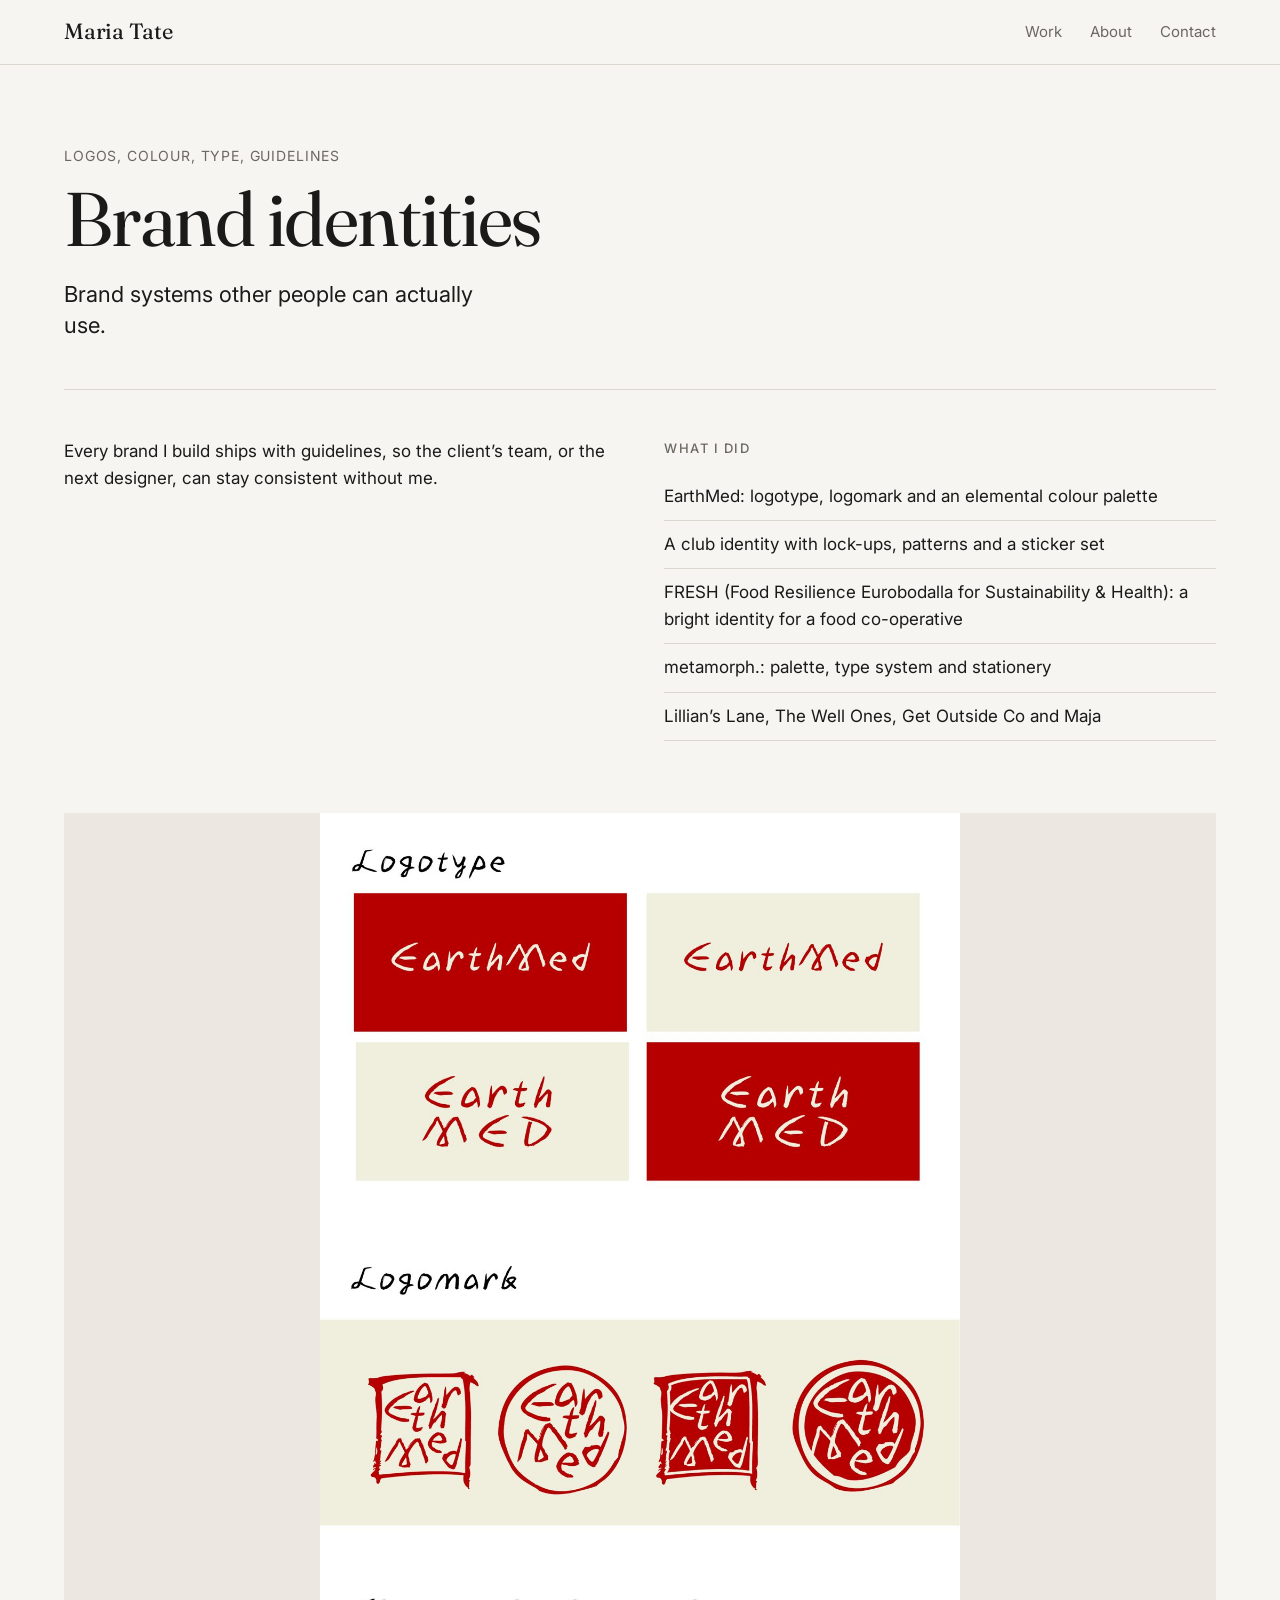
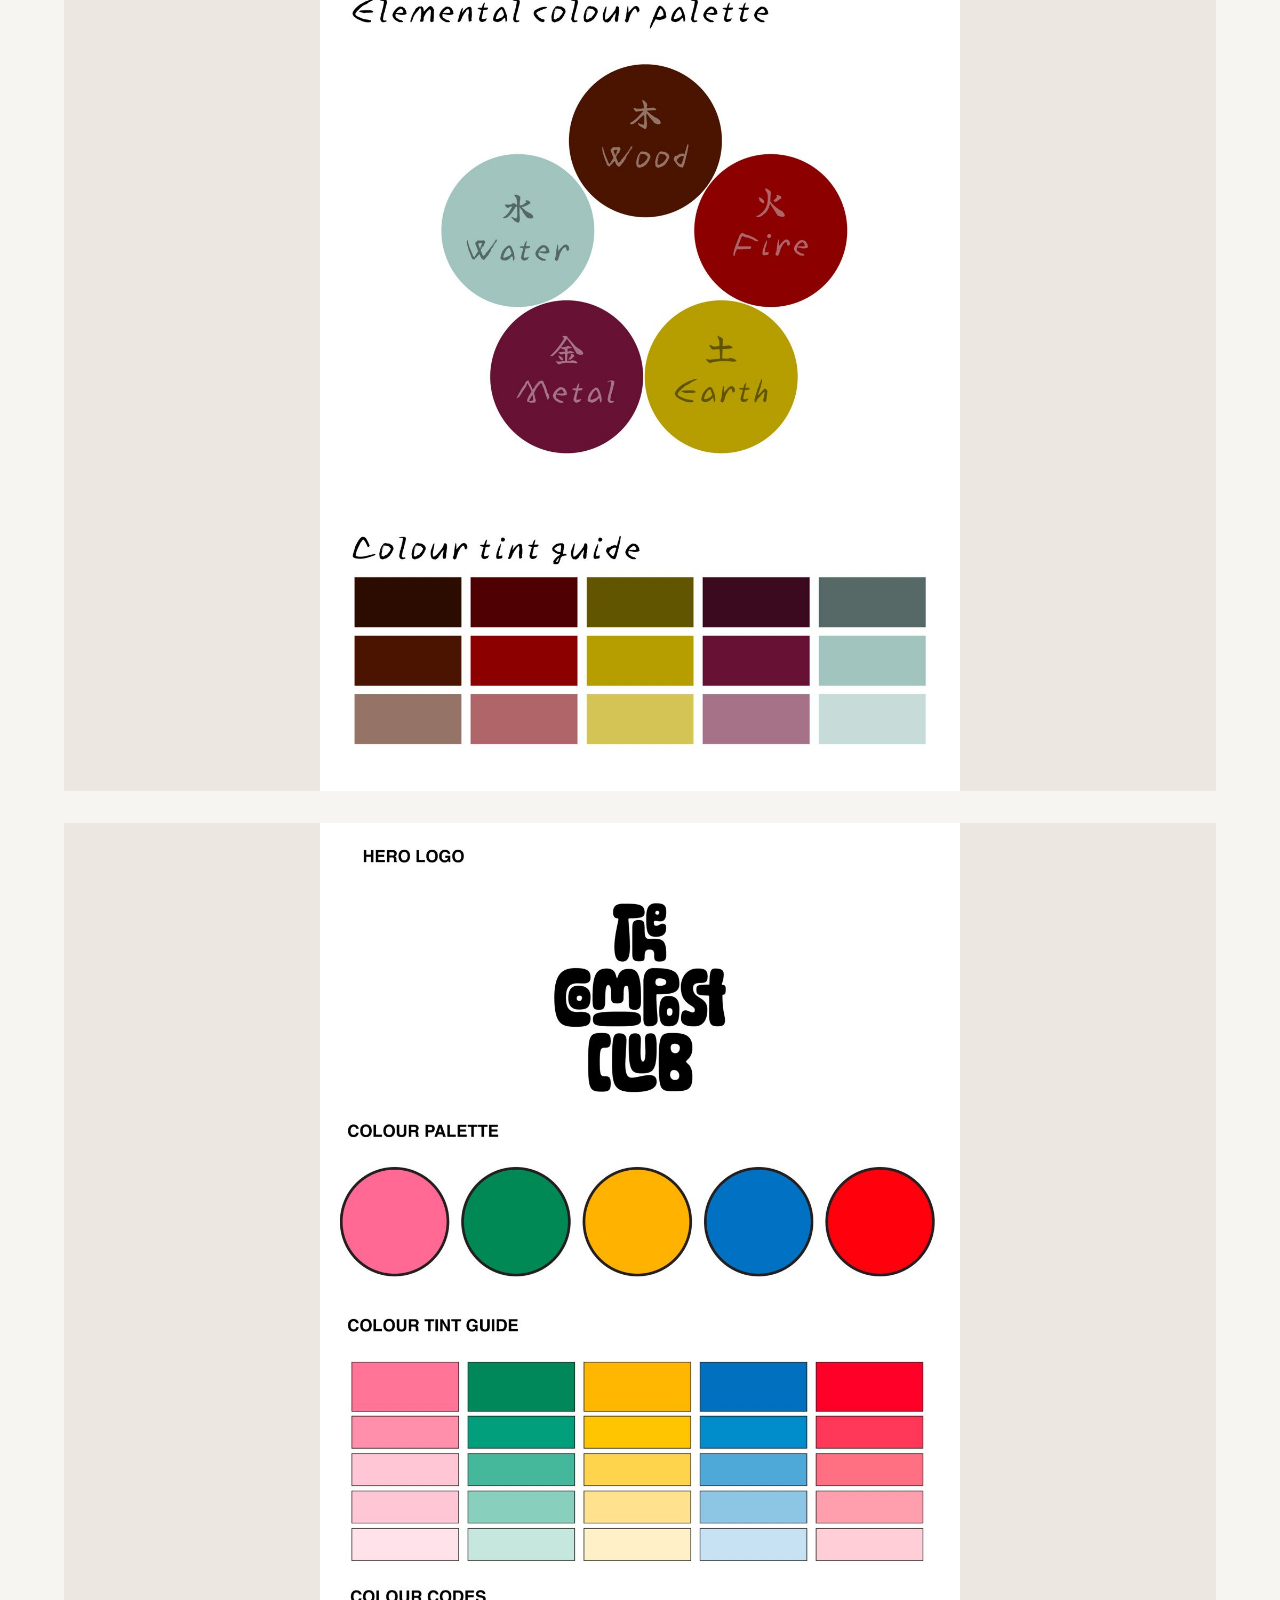
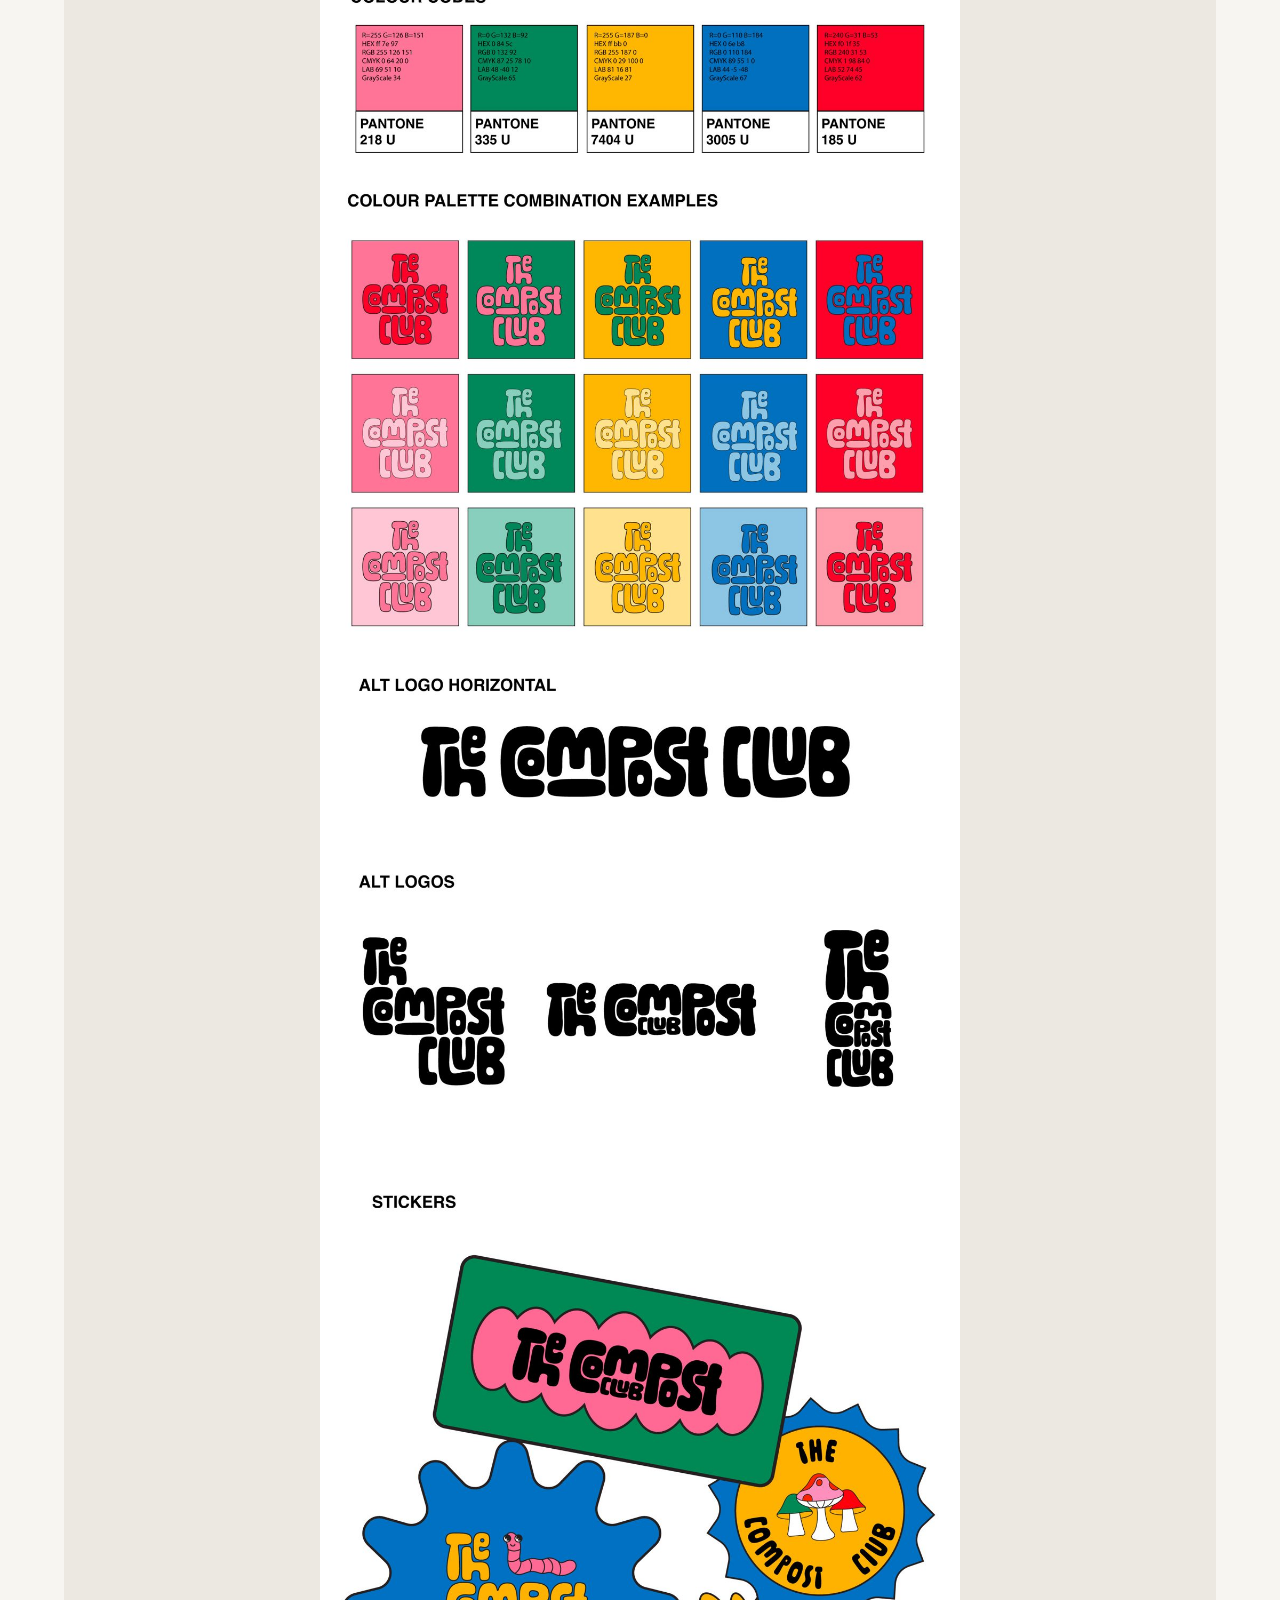
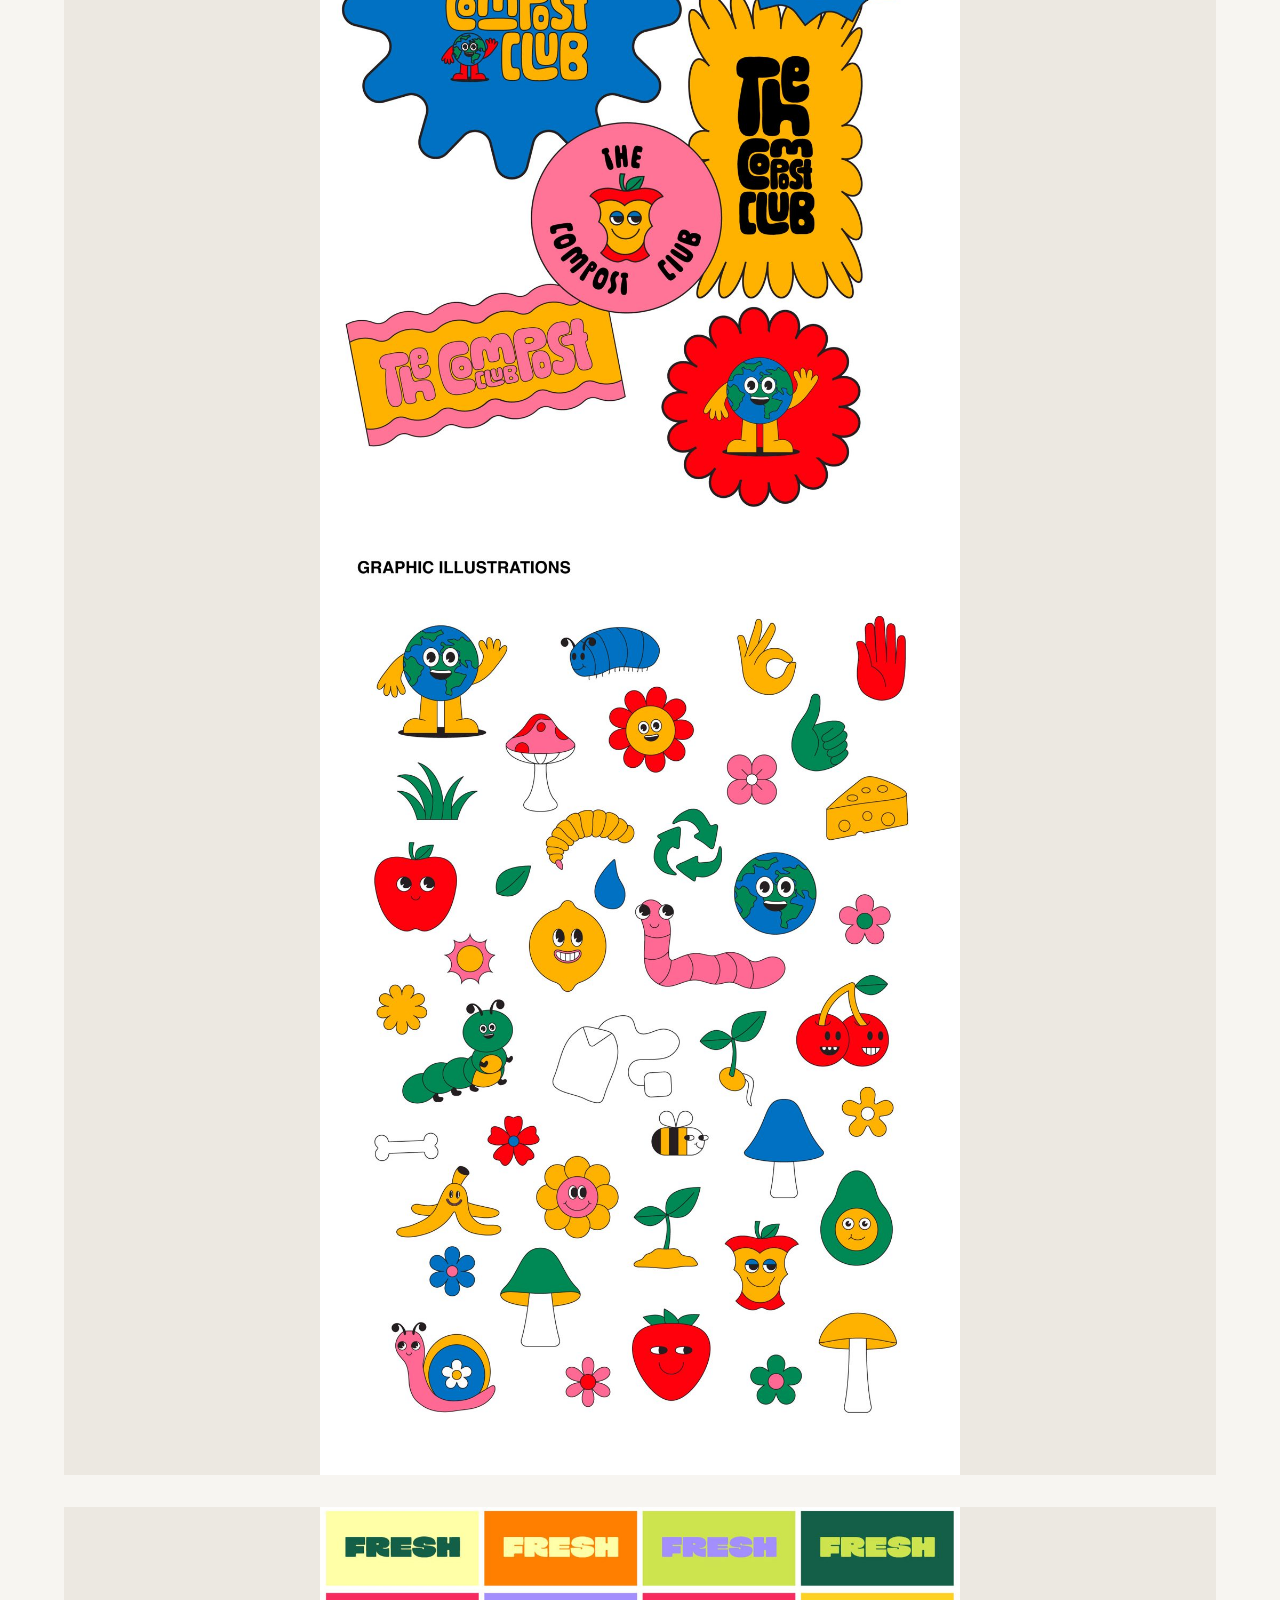
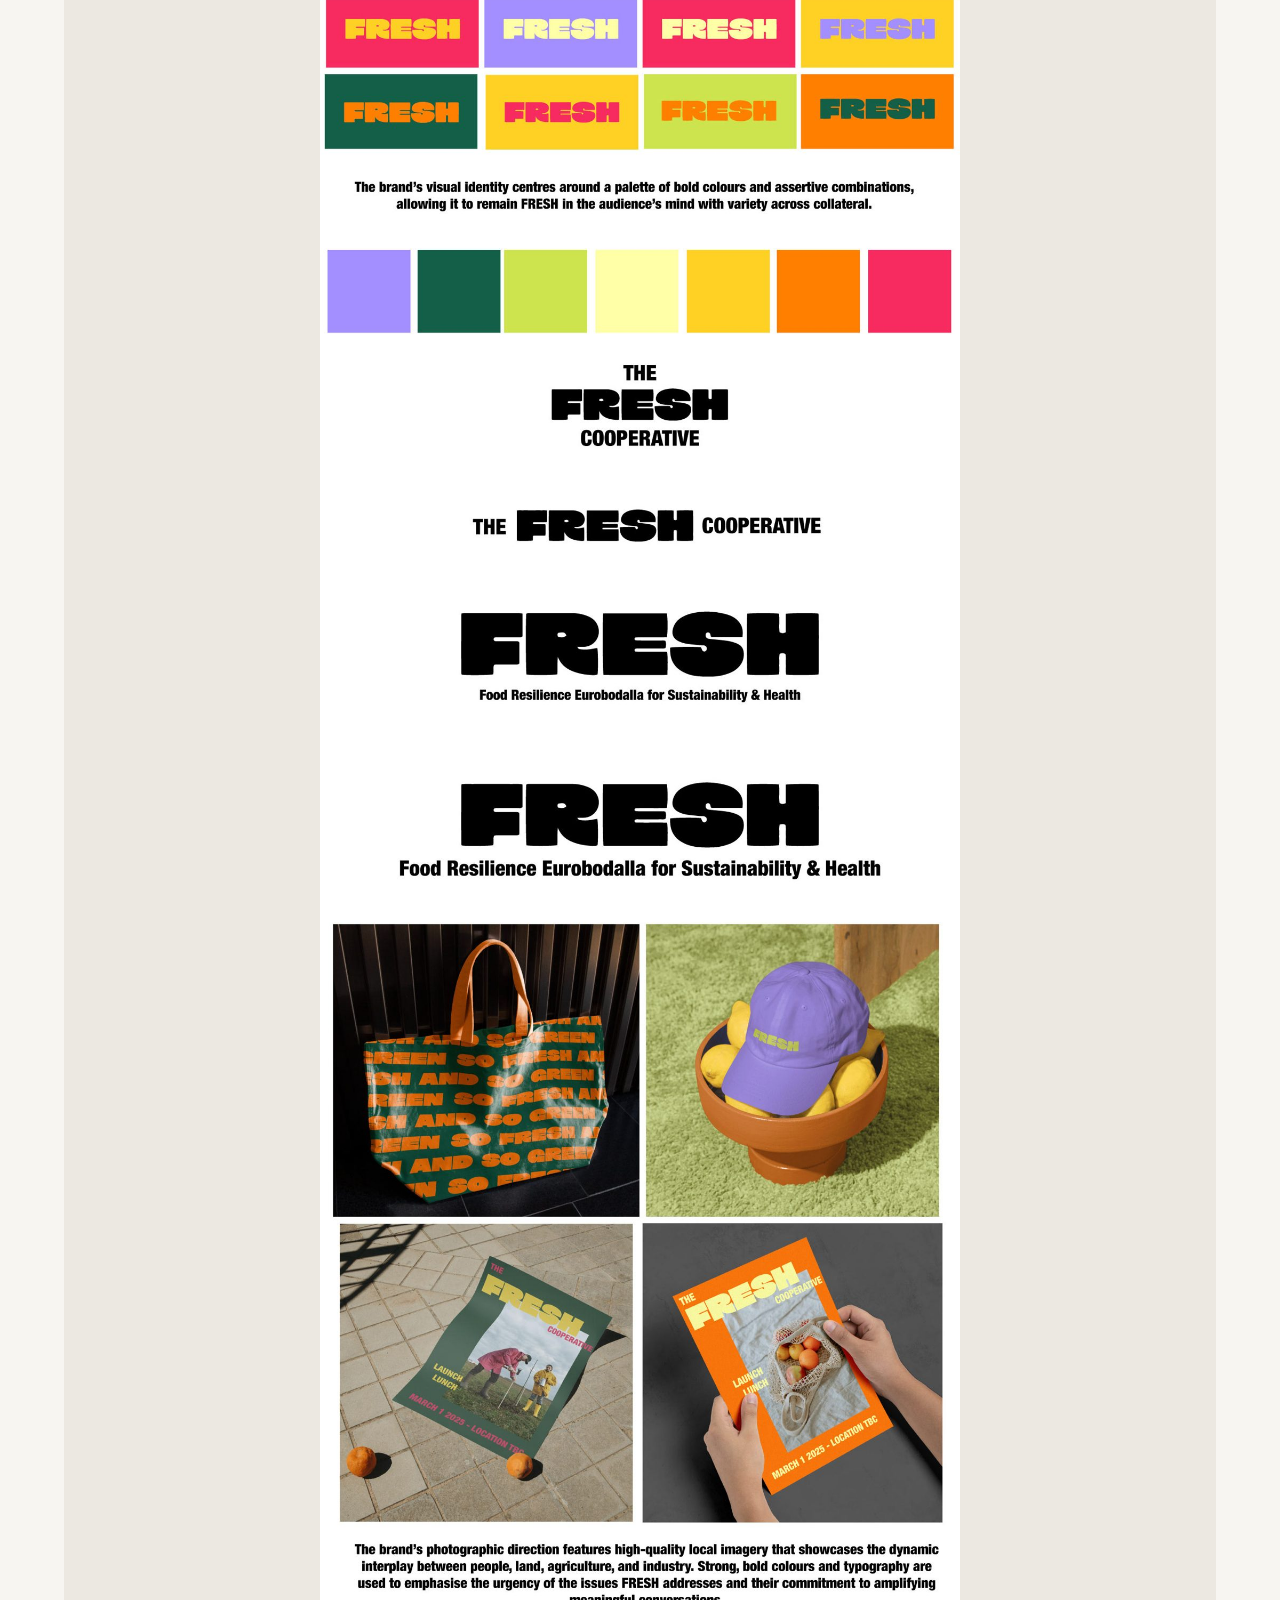
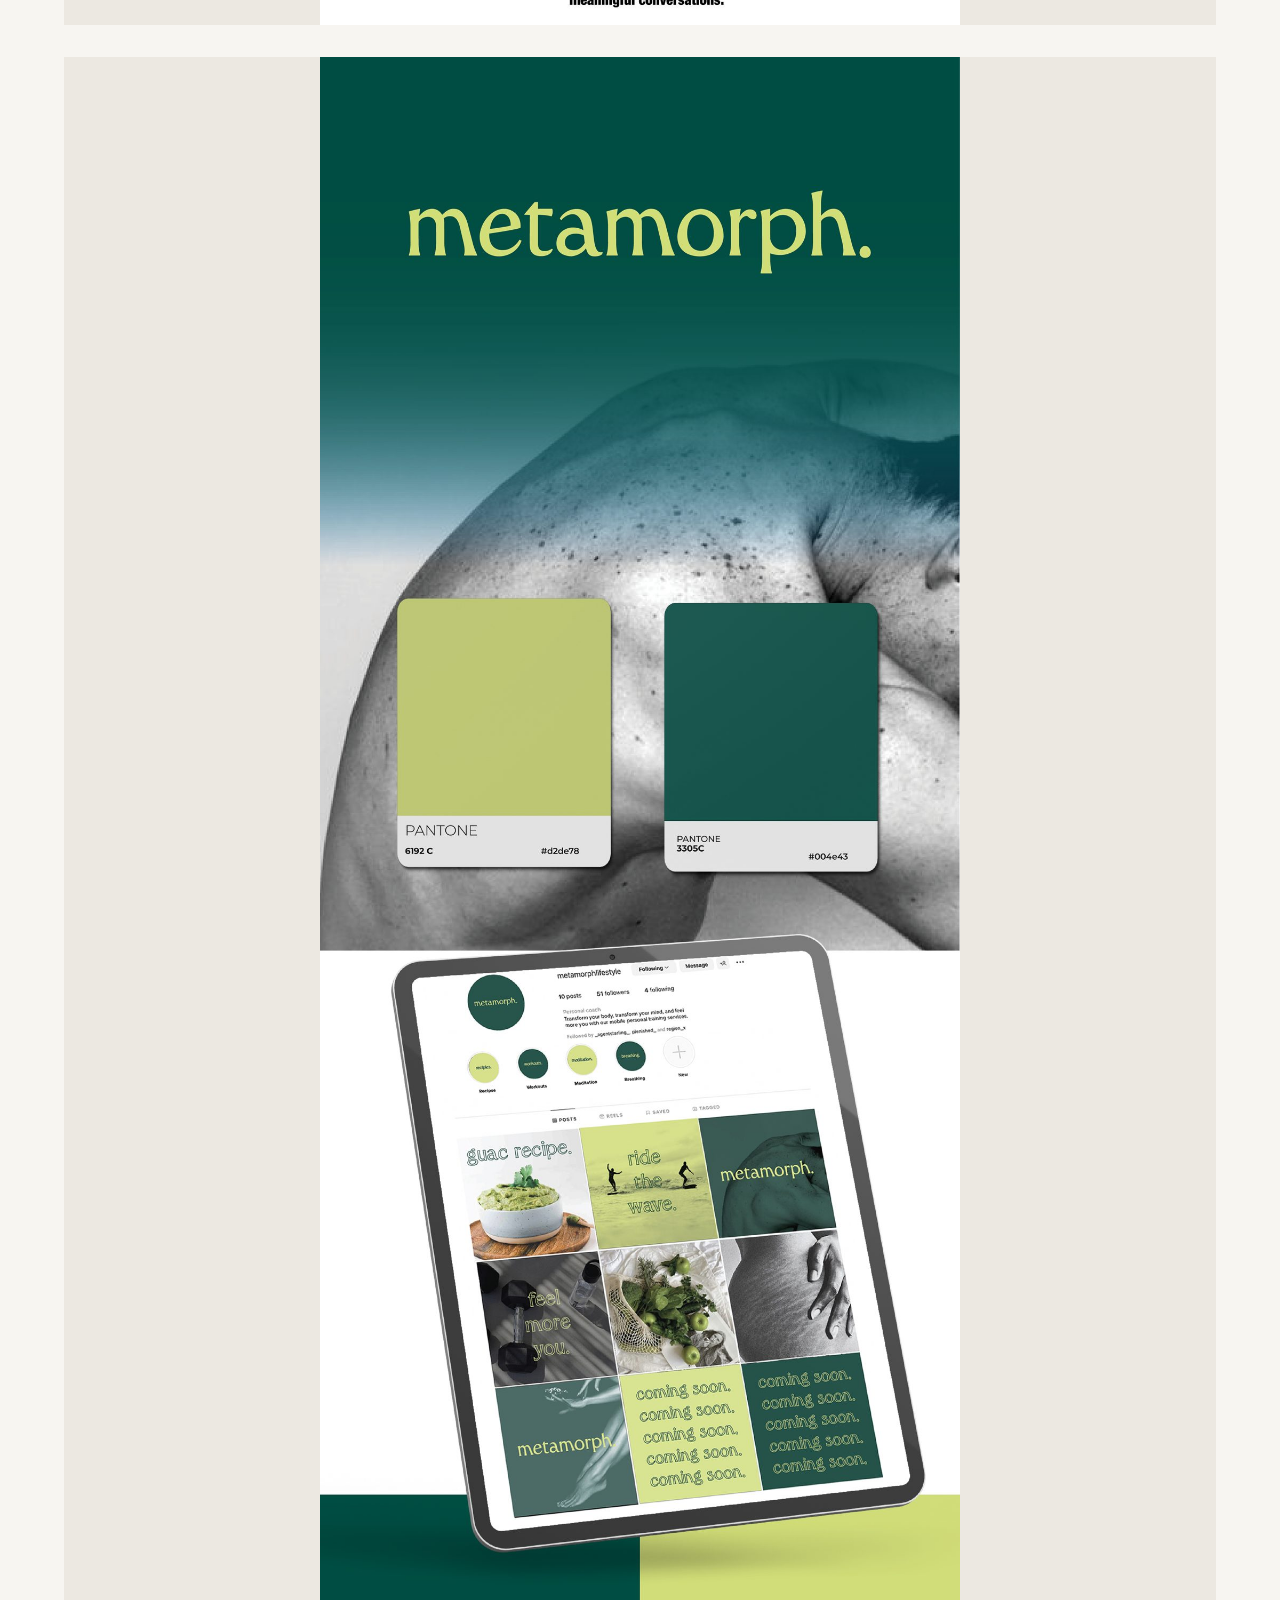
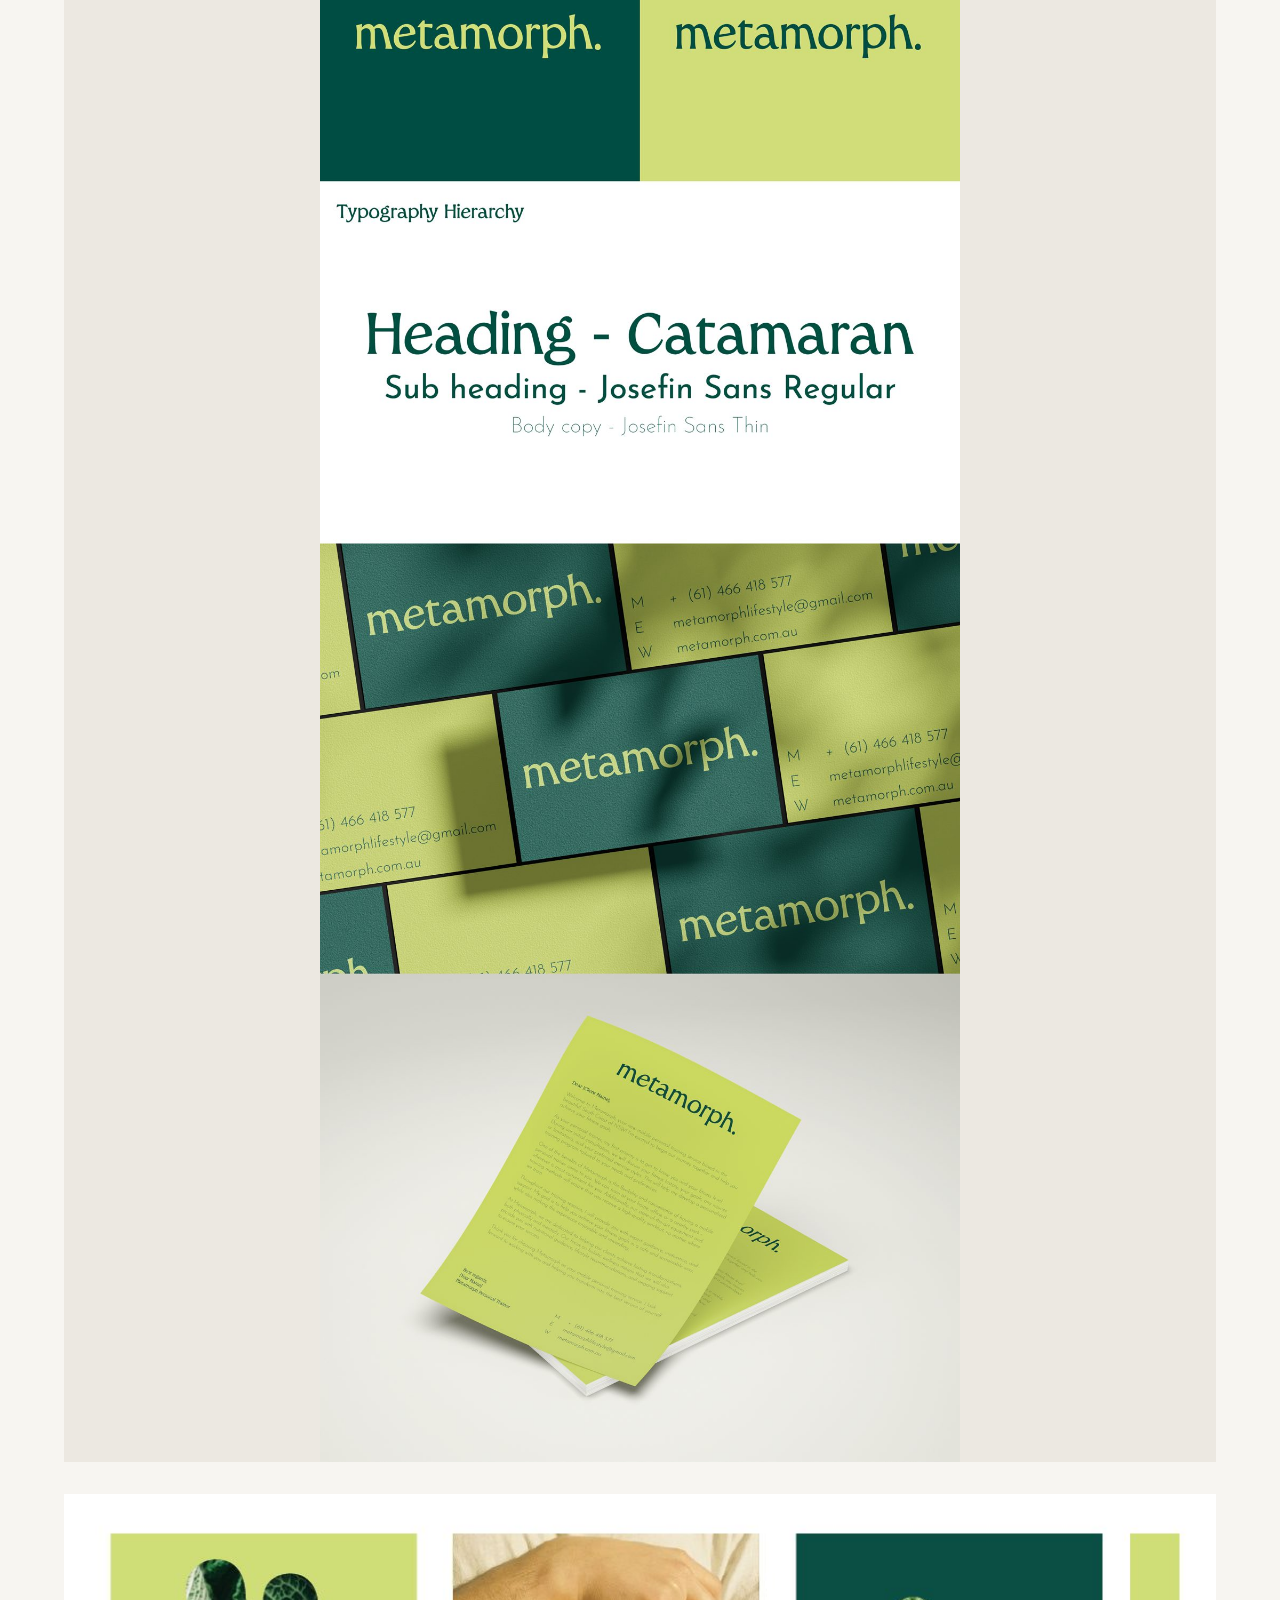
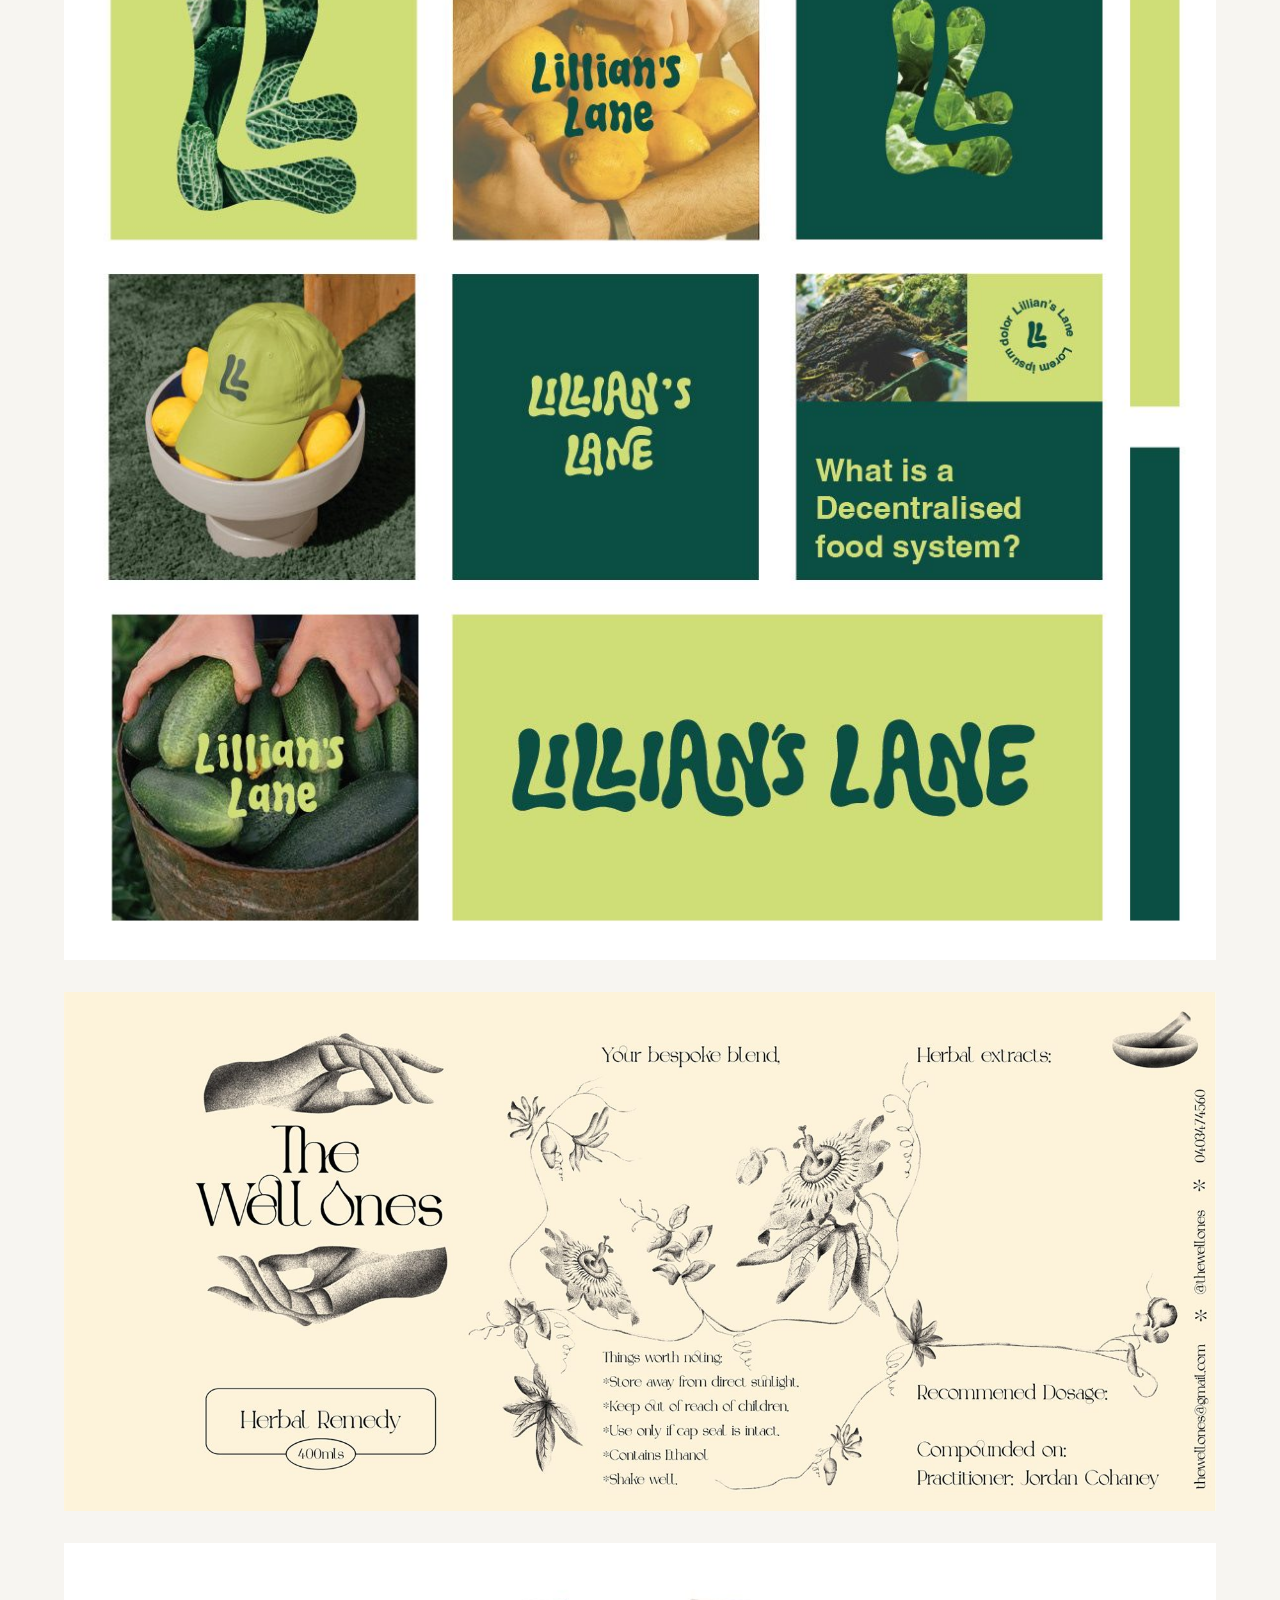
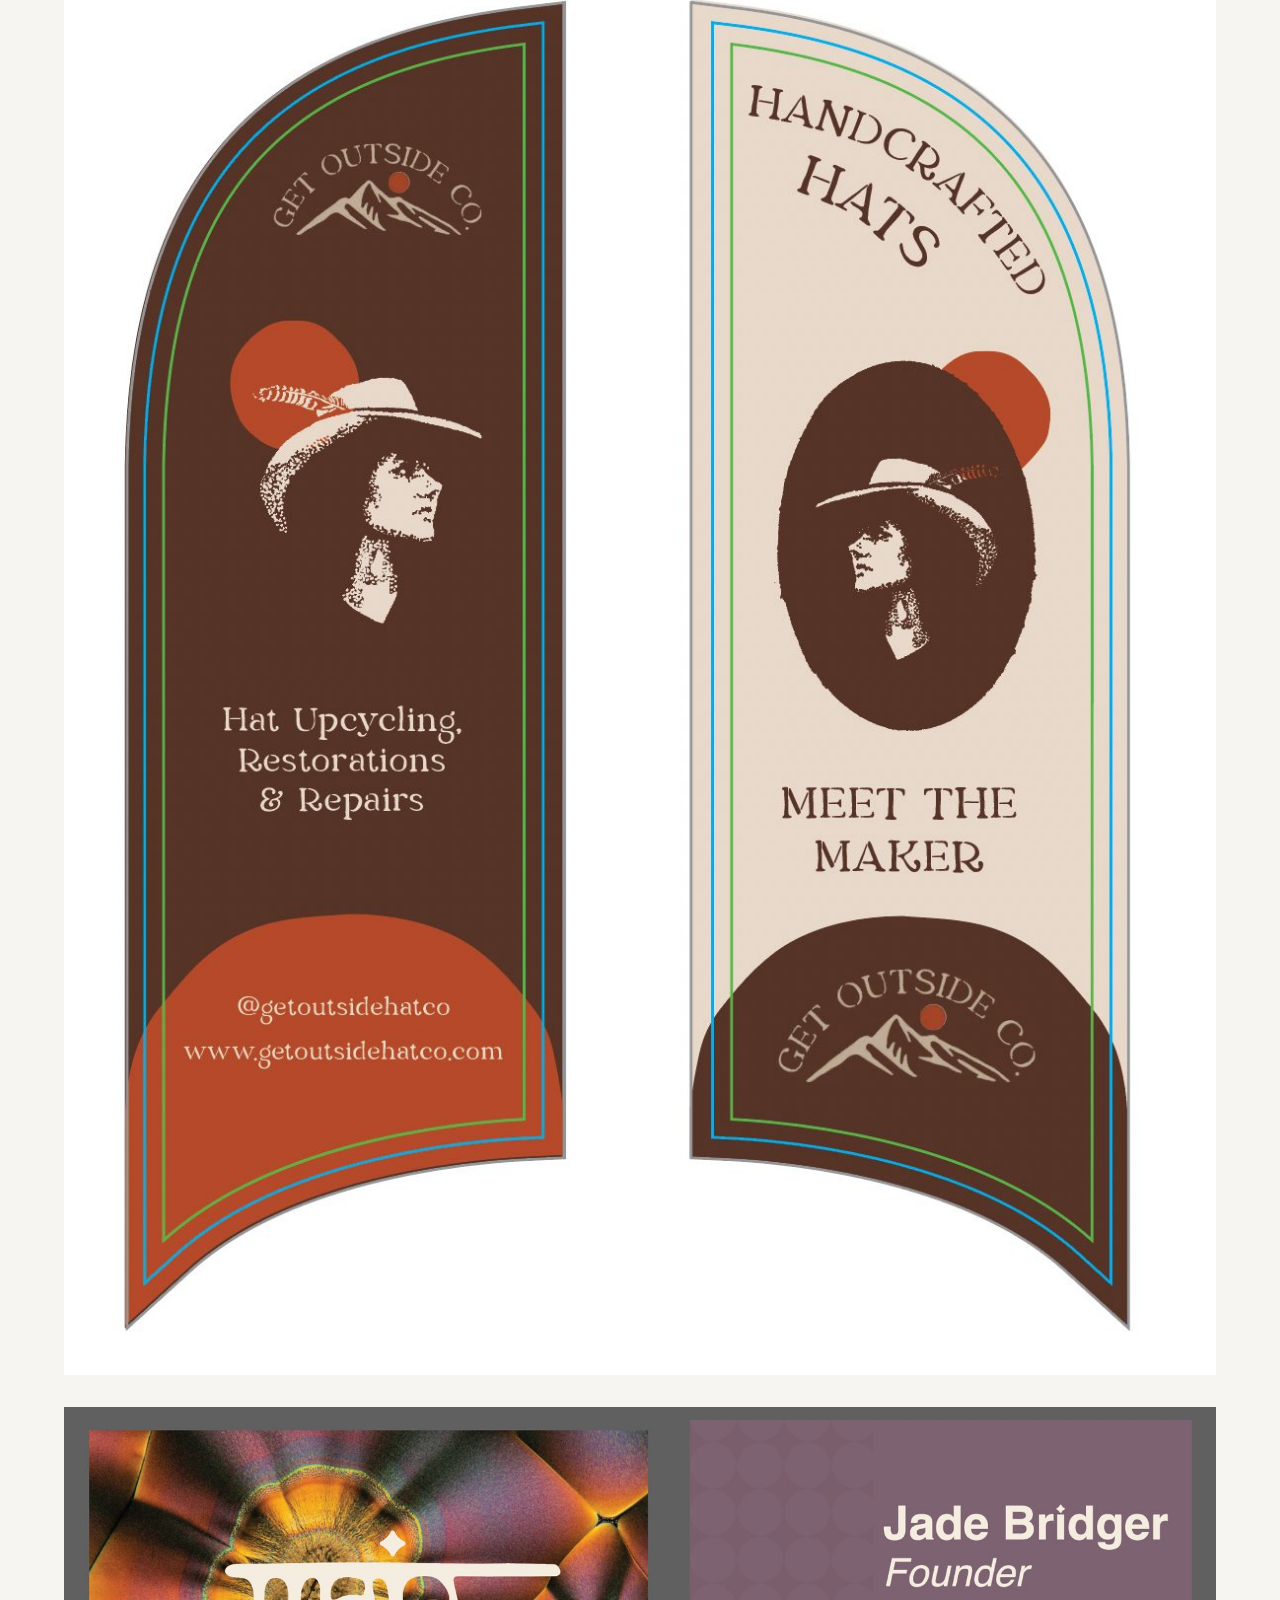
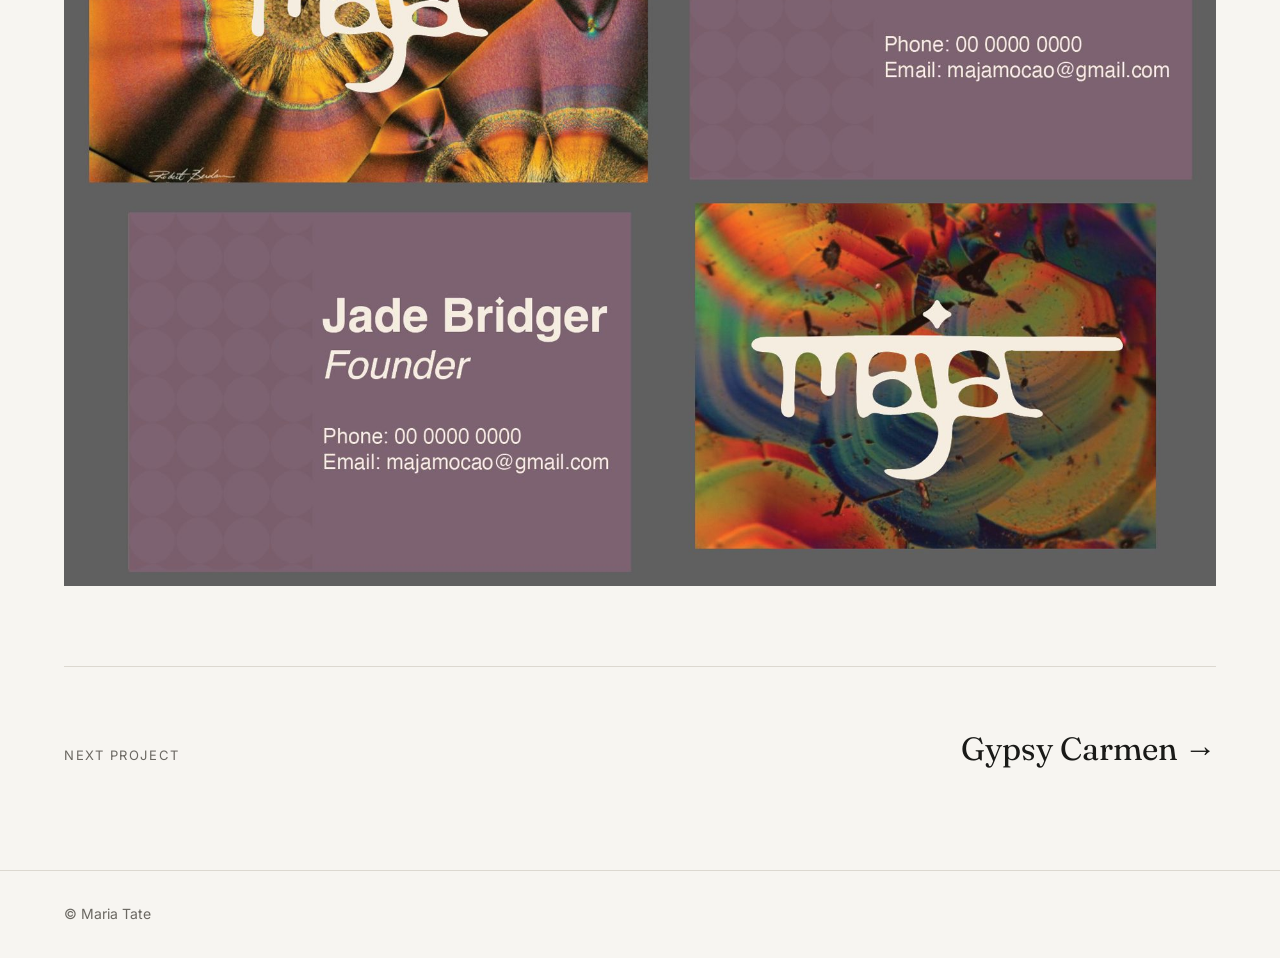
==== work/brand-identities.html @ 7a2a27ae "Add files via upload" ====
<!doctype html>
<html lang="en-AU">
<head>
<meta charset="utf-8">
<meta name="viewport" content="width=device-width, initial-scale=1">
<title>Brand identities | Maria Tate</title>
<meta name="description" content="Brand systems other people can actually use.">
<link rel="preconnect" href="https://fonts.googleapis.com"><link rel="preconnect" href="https://fonts.gstatic.com" crossorigin>
<link href="https://fonts.googleapis.com/css2?family=Fraunces:opsz,wght@9..144,400&family=Inter:wght@400;500&display=swap" rel="stylesheet">
<link rel="stylesheet" href="../style.css">
</head>
<body>
<header><div class="wrap"><a class="logo" href="../index.html">Maria Tate</a>
<nav><a href="../index.html#work">Work</a><a href="../index.html#about">About</a><a href="../index.html#contact">Contact</a></nav></div></header>
<main class="wrap">
<section class="phead"><div class="tag">Logos, colour, type, guidelines</div><h1>Brand identities</h1><p class="sum">Brand systems other people can actually use.</p></section>
<section class="pbody"><div><p>Every brand I build ships with guidelines, so the client’s team, or the next designer, can stay consistent without me.</p></div><div><h2>What I did</h2><ul><li>EarthMed: logotype, logomark and an elemental colour palette</li><li>A club identity with lock-ups, patterns and a sticker set</li><li>FRESH (Food Resilience Eurobodalla for Sustainability &amp; Health): a bright identity for a food co-operative</li><li>metamorph.: palette, type system and stationery</li><li>Lillian’s Lane, The Well Ones, Get Outside Co and Maja</li></ul></div></section>
<section class="gallery"><figure class="tall"><img src="../images/brand-identities/01.jpg" alt="Brand identities 1" width="1200" height="2959" loading="lazy"></figure>
<figure class="tall"><img src="../images/brand-identities/02.jpg" alt="Brand identities 2" width="1200" height="7222" loading="lazy"></figure>
<figure class="tall"><img src="../images/brand-identities/03.jpg" alt="Brand identities 3" width="1200" height="3223" loading="lazy"></figure>
<figure class="tall"><img src="../images/brand-identities/04.jpg" alt="Brand identities 4" width="1200" height="5634" loading="lazy"></figure>
<figure class=""><img src="../images/brand-identities/05.jpg" alt="Brand identities 5" width="1167" height="1080" loading="lazy"></figure>
<figure class=""><img src="../images/brand-identities/06.jpg" alt="Brand identities 6" width="1800" height="810" loading="lazy"></figure>
<figure class=""><img src="../images/brand-identities/07.jpg" alt="Brand identities 7" width="1168" height="1452" loading="lazy"></figure>
<figure class=""><img src="../images/brand-identities/08.jpg" alt="Brand identities 8" width="1800" height="1218" loading="lazy"></figure></section>
<section class="next"><span class="label">Next project</span><a href="gypsy-carmen.html">Gypsy Carmen &rarr;</a></section>
</main>
<footer><div class="wrap">&copy; Maria Tate</div></footer>
</body>
</html>
---- style.css ----
:root{--bg:#f7f5f1;--ink:#1a1a18;--muted:#6b6862;--line:#dcd8d0;--accent:#7a4a2b}
*{box-sizing:border-box;margin:0;padding:0}
html{scroll-behavior:smooth}
body{background:var(--bg);color:var(--ink);font-family:'Inter',system-ui,sans-serif;font-size:17px;line-height:1.6;-webkit-font-smoothing:antialiased}
a{color:inherit}
img{display:block;max-width:100%;height:auto}
.wrap{max-width:1200px;margin:0 auto;padding:0 24px}
header{position:sticky;top:0;z-index:5;background:rgba(247,245,241,.92);backdrop-filter:blur(8px);border-bottom:1px solid var(--line)}
header .wrap{display:flex;justify-content:space-between;align-items:center;height:64px}
.logo{font-family:'Fraunces',Georgia,serif;font-size:22px;text-decoration:none;letter-spacing:-.01em}
nav a{text-decoration:none;margin-left:28px;font-size:15px;color:var(--muted)}
nav a:hover{color:var(--ink)}
.hero{padding-top:96px;padding-bottom:72px}
.hero h1{font-family:'Fraunces',Georgia,serif;font-weight:400;font-size:clamp(34px,5.4vw,64px);line-height:1.08;letter-spacing:-.02em;max-width:17ch}
.hero p{margin-top:24px;color:var(--muted);font-size:18px}
.label{font-size:13px;letter-spacing:.12em;text-transform:uppercase;color:var(--muted);margin-bottom:24px}
.grid{display:grid;grid-template-columns:repeat(2,1fr);gap:56px 32px;padding-bottom:96px}
.card{text-decoration:none;display:block}
.card .img{overflow:hidden;background:#e9e5de}
.card img{width:100%;aspect-ratio:4/3;object-fit:cover;transition:transform .5s ease}
.card:hover img{transform:scale(1.03)}
.card h3{font-family:'Fraunces',Georgia,serif;font-weight:400;font-size:26px;margin-top:18px}
.card p{color:var(--muted);font-size:15px;margin-top:4px}
section.block{border-top:1px solid var(--line);padding:80px 0}
.two{display:grid;grid-template-columns:1fr 2fr;gap:48px}
.two h2{font-family:'Fraunces',Georgia,serif;font-weight:400;font-size:36px}
.two p+p{margin-top:16px}
.btn{display:inline-block;margin-top:24px;padding:14px 22px;border:1px solid var(--ink);text-decoration:none;font-size:15px}
.btn:hover{background:var(--ink);color:var(--bg)}
footer{border-top:1px solid var(--line);padding:32px 0;color:var(--muted);font-size:14px}
.phead{padding:80px 0 48px}
.phead .tag{color:var(--muted);font-size:14px;letter-spacing:.06em;text-transform:uppercase}
.phead h1{font-family:'Fraunces',Georgia,serif;font-weight:400;font-size:clamp(40px,6vw,76px);line-height:1.05;letter-spacing:-.02em;margin:12px 0 20px}
.phead .sum{font-size:22px;max-width:30ch;line-height:1.4}
.pbody{display:grid;grid-template-columns:1fr 1fr;gap:48px;padding:48px 0 72px;border-top:1px solid var(--line)}
.pbody h2{font-size:13px;letter-spacing:.12em;text-transform:uppercase;color:var(--muted);font-weight:500;margin-bottom:14px}
.pbody ul{list-style:none}
.pbody li{padding:10px 0;border-bottom:1px solid var(--line)}
.pbody p+p{margin-top:14px}
.result{margin-top:32px}
blockquote{font-family:'Fraunces',Georgia,serif;font-size:24px;line-height:1.35;margin-top:32px;padding-left:20px;border-left:2px solid var(--accent)}
blockquote cite{display:block;font-family:'Inter',sans-serif;font-style:normal;font-size:14px;color:var(--muted);margin-top:10px}
.gallery{display:flex;flex-direction:column;gap:32px;padding-bottom:80px}
.gallery figure{background:#ece8e1}
.gallery img{margin:0 auto}
.gallery .tall img{max-width:640px;width:100%}
.next{border-top:1px solid var(--line);padding:56px 0 80px;display:flex;justify-content:space-between;align-items:baseline;gap:24px}
.next a{font-family:'Fraunces',Georgia,serif;font-size:32px;text-decoration:none}
.next a:hover{color:var(--accent)}
@media (max-width:760px){
  body{font-size:16px}
  .wrap{padding:0 16px}
  nav a{margin-left:18px}
  .hero{padding-top:56px;padding-bottom:48px}
  .grid{grid-template-columns:1fr;gap:40px}
  .two,.pbody{grid-template-columns:1fr;gap:24px}
  section.block{padding:56px 0}
  .phead{padding:48px 0 32px}
  .gallery{gap:16px}
  .next a{font-size:24px}
}
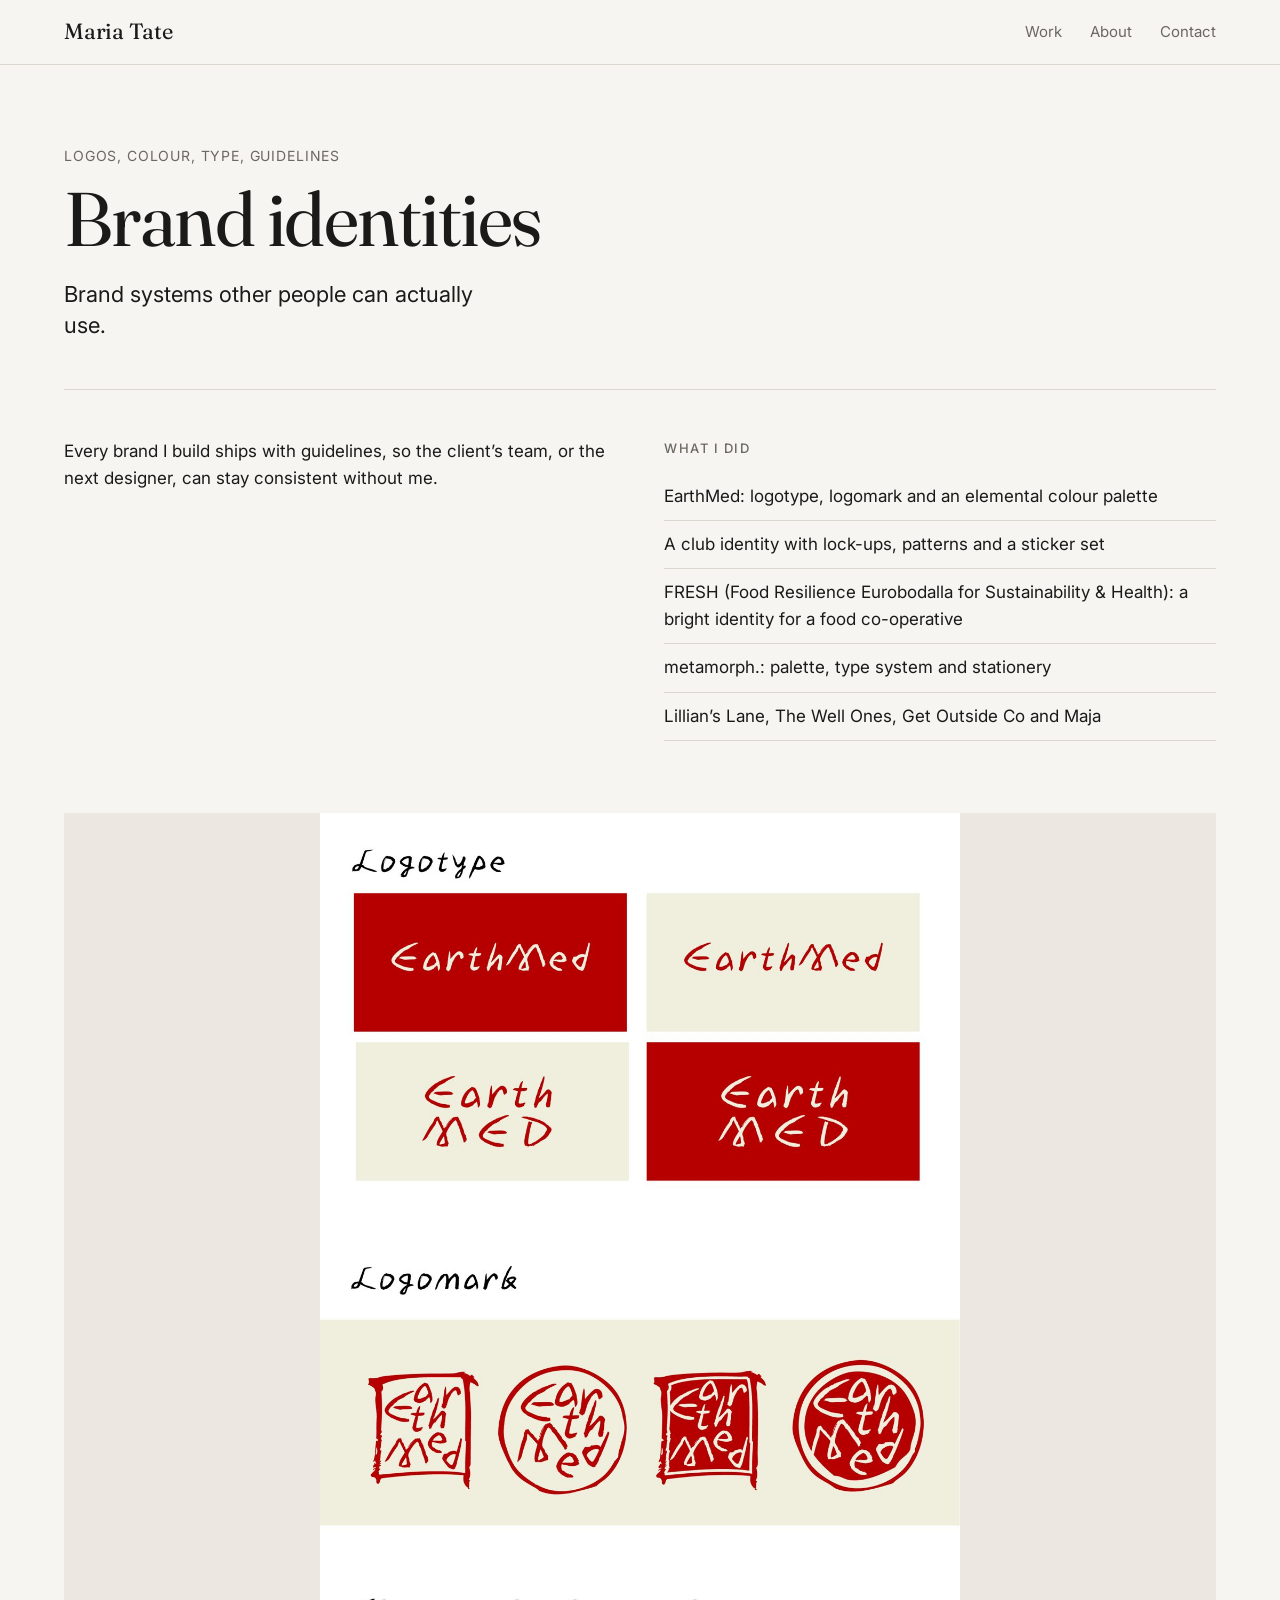
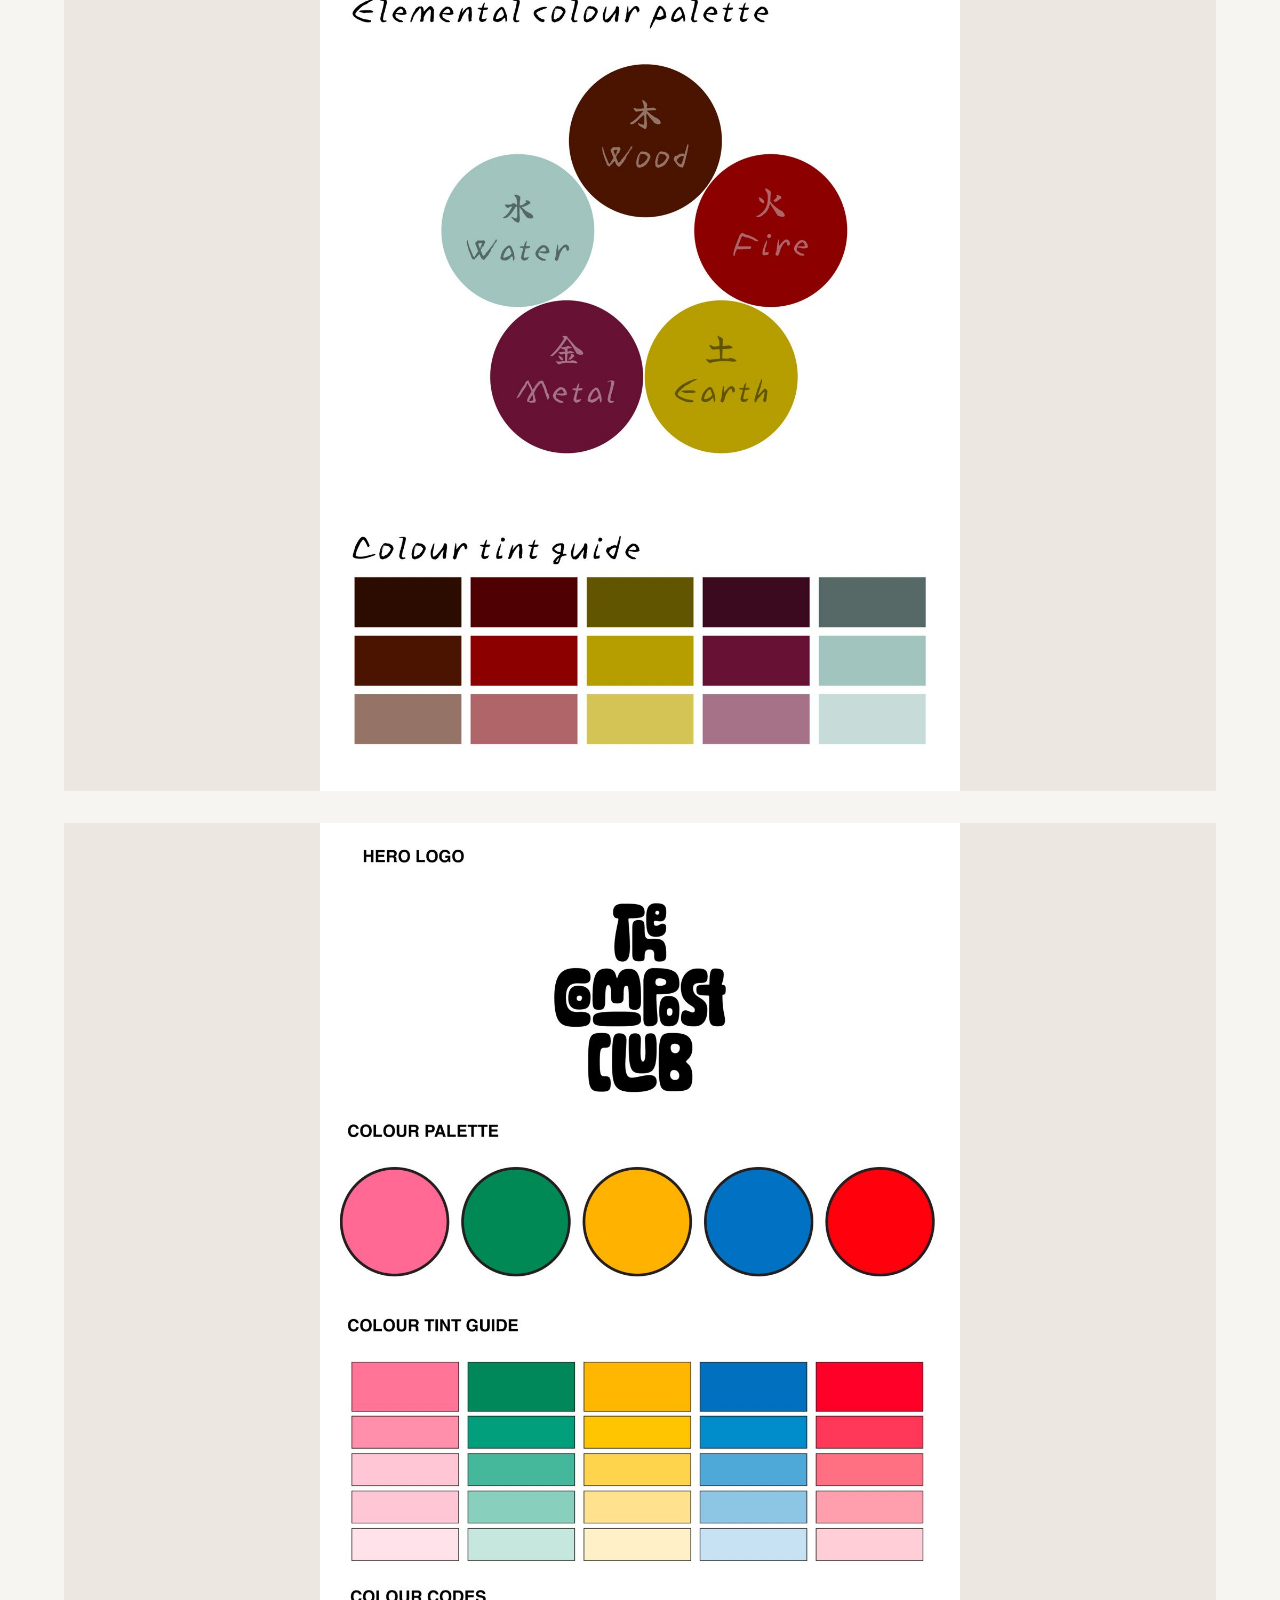
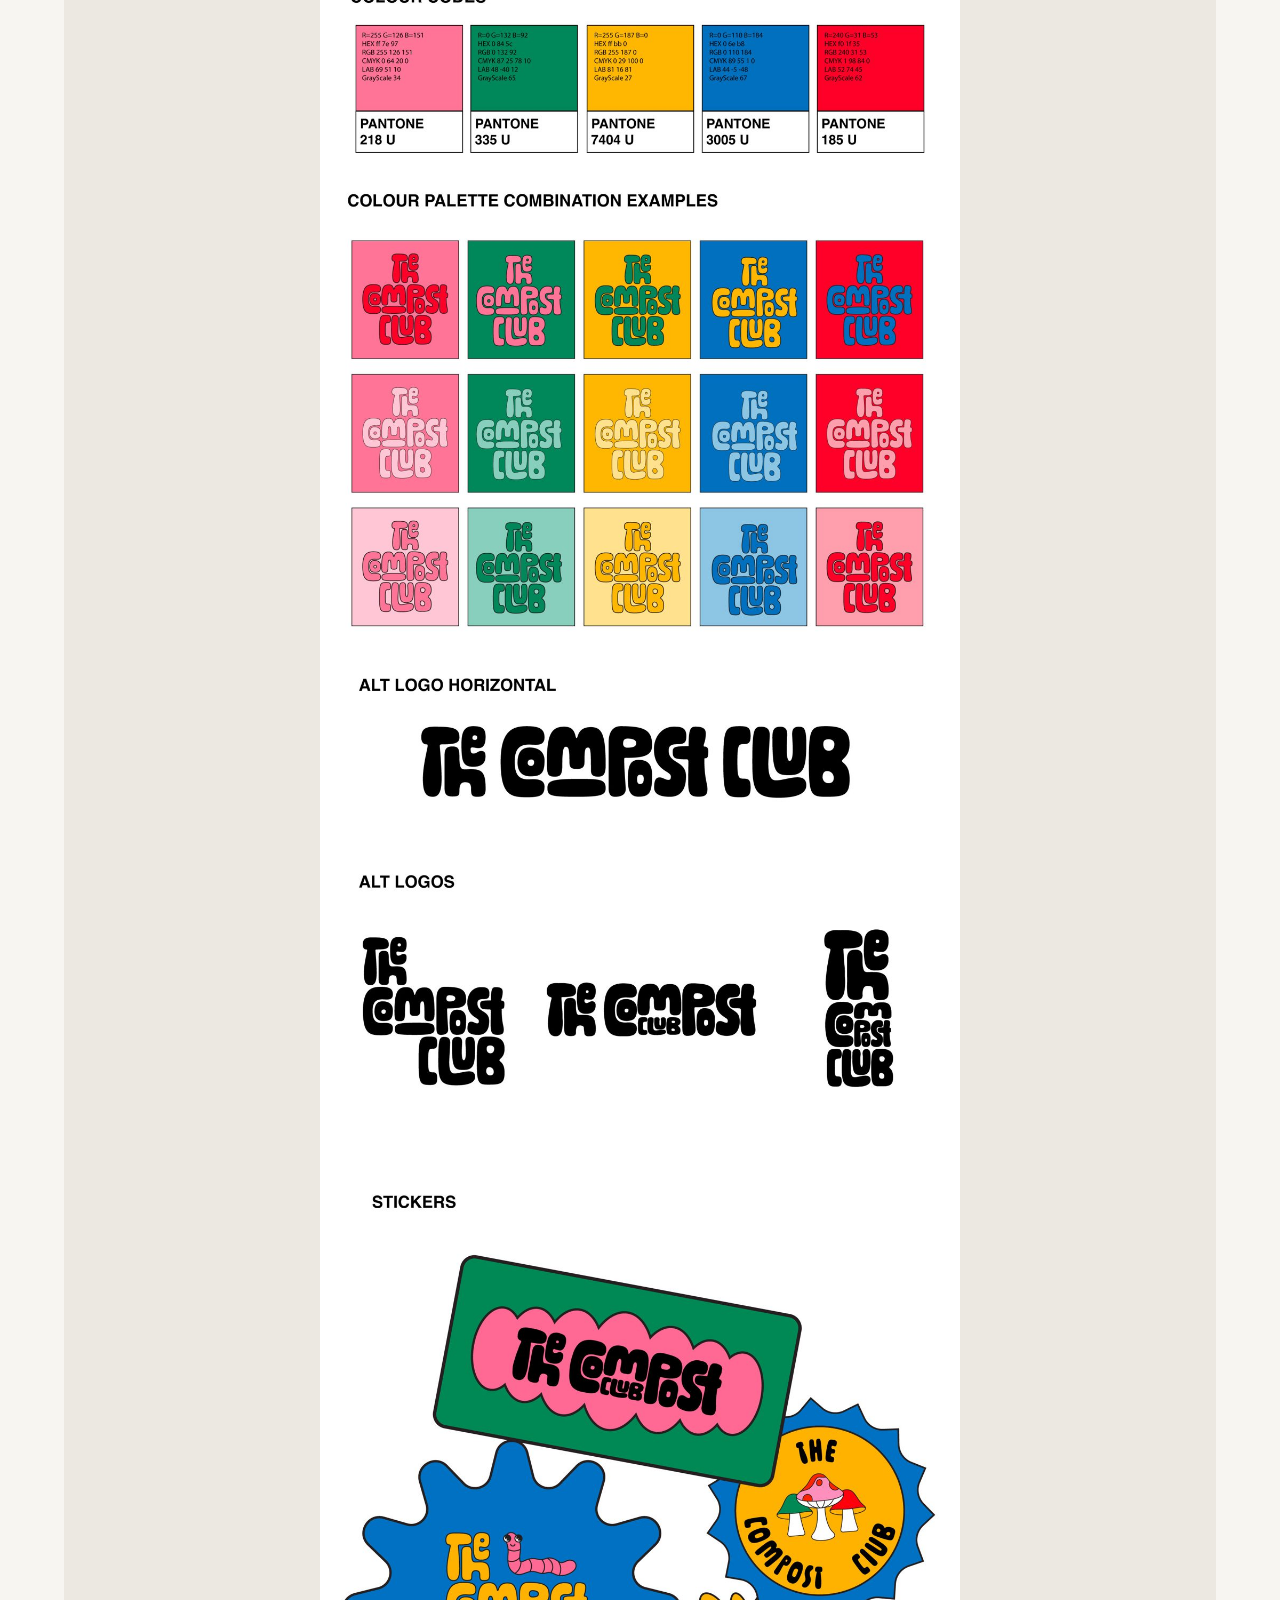
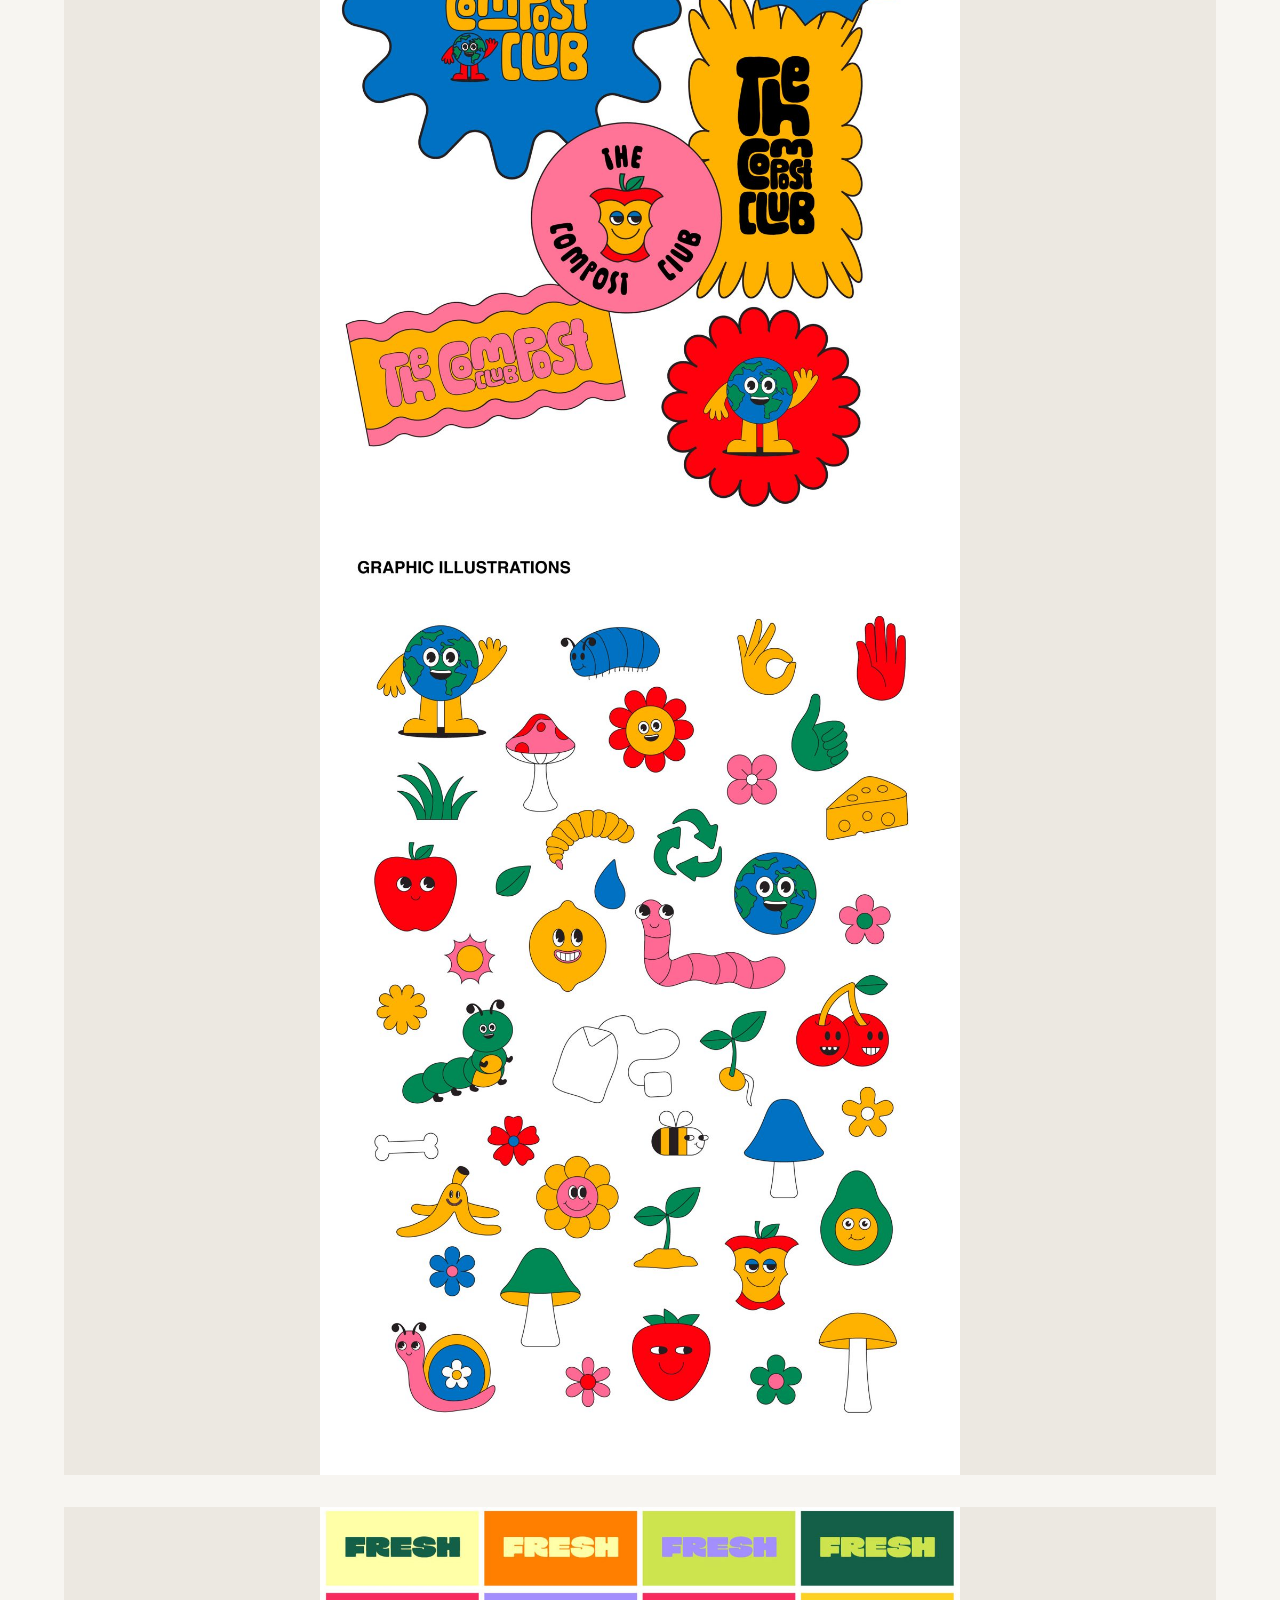
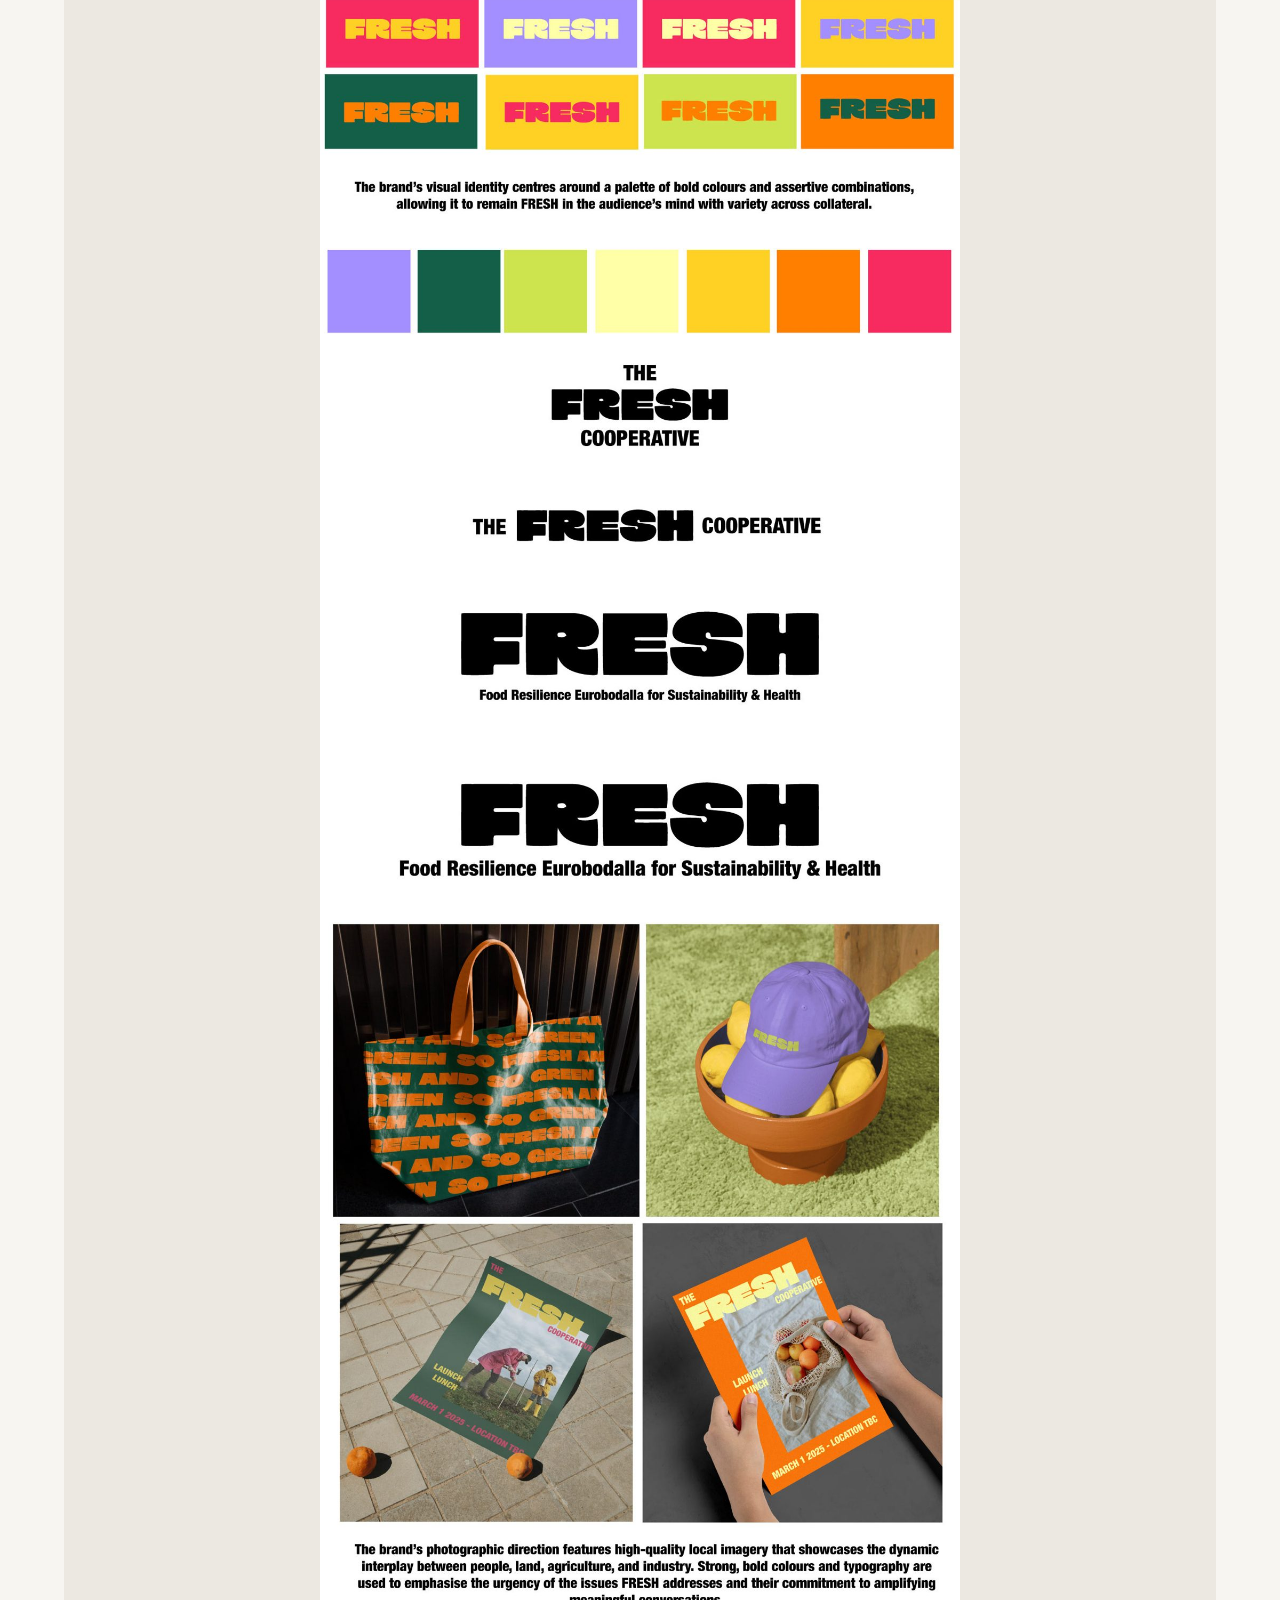
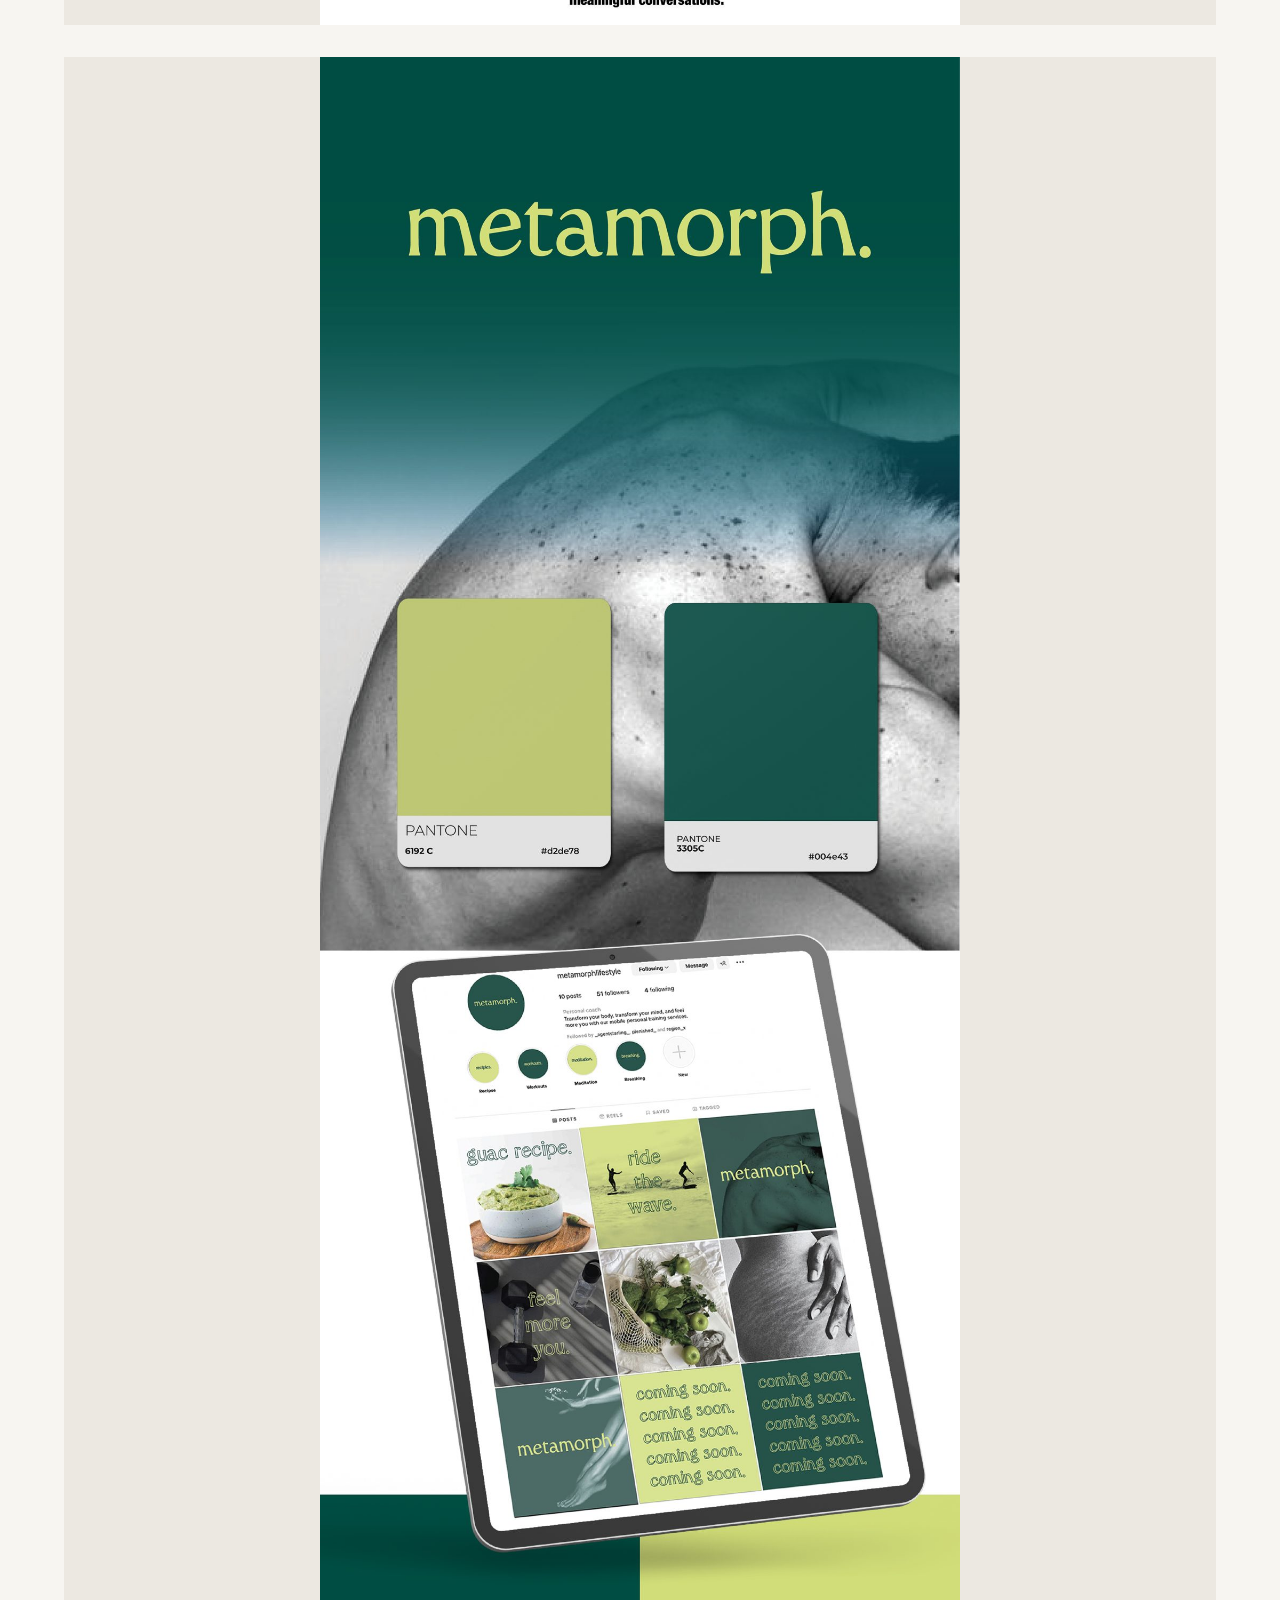
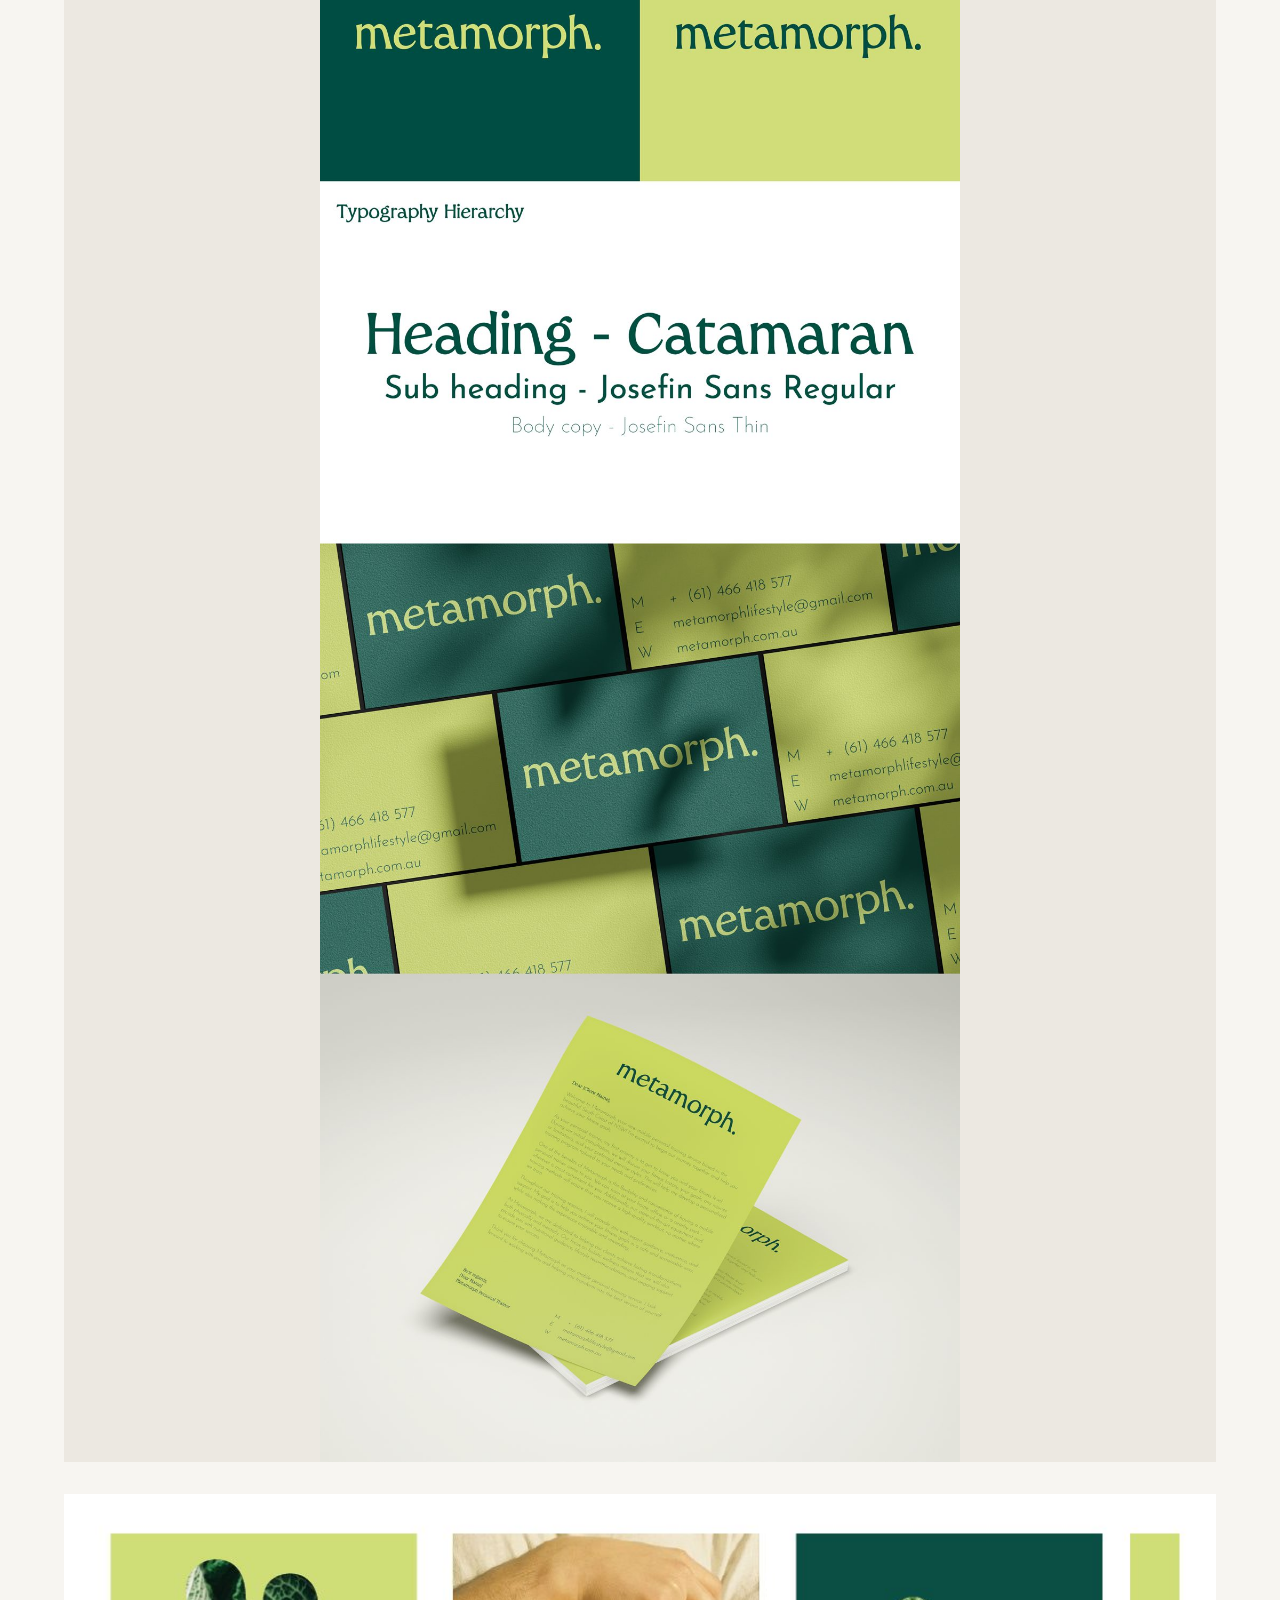
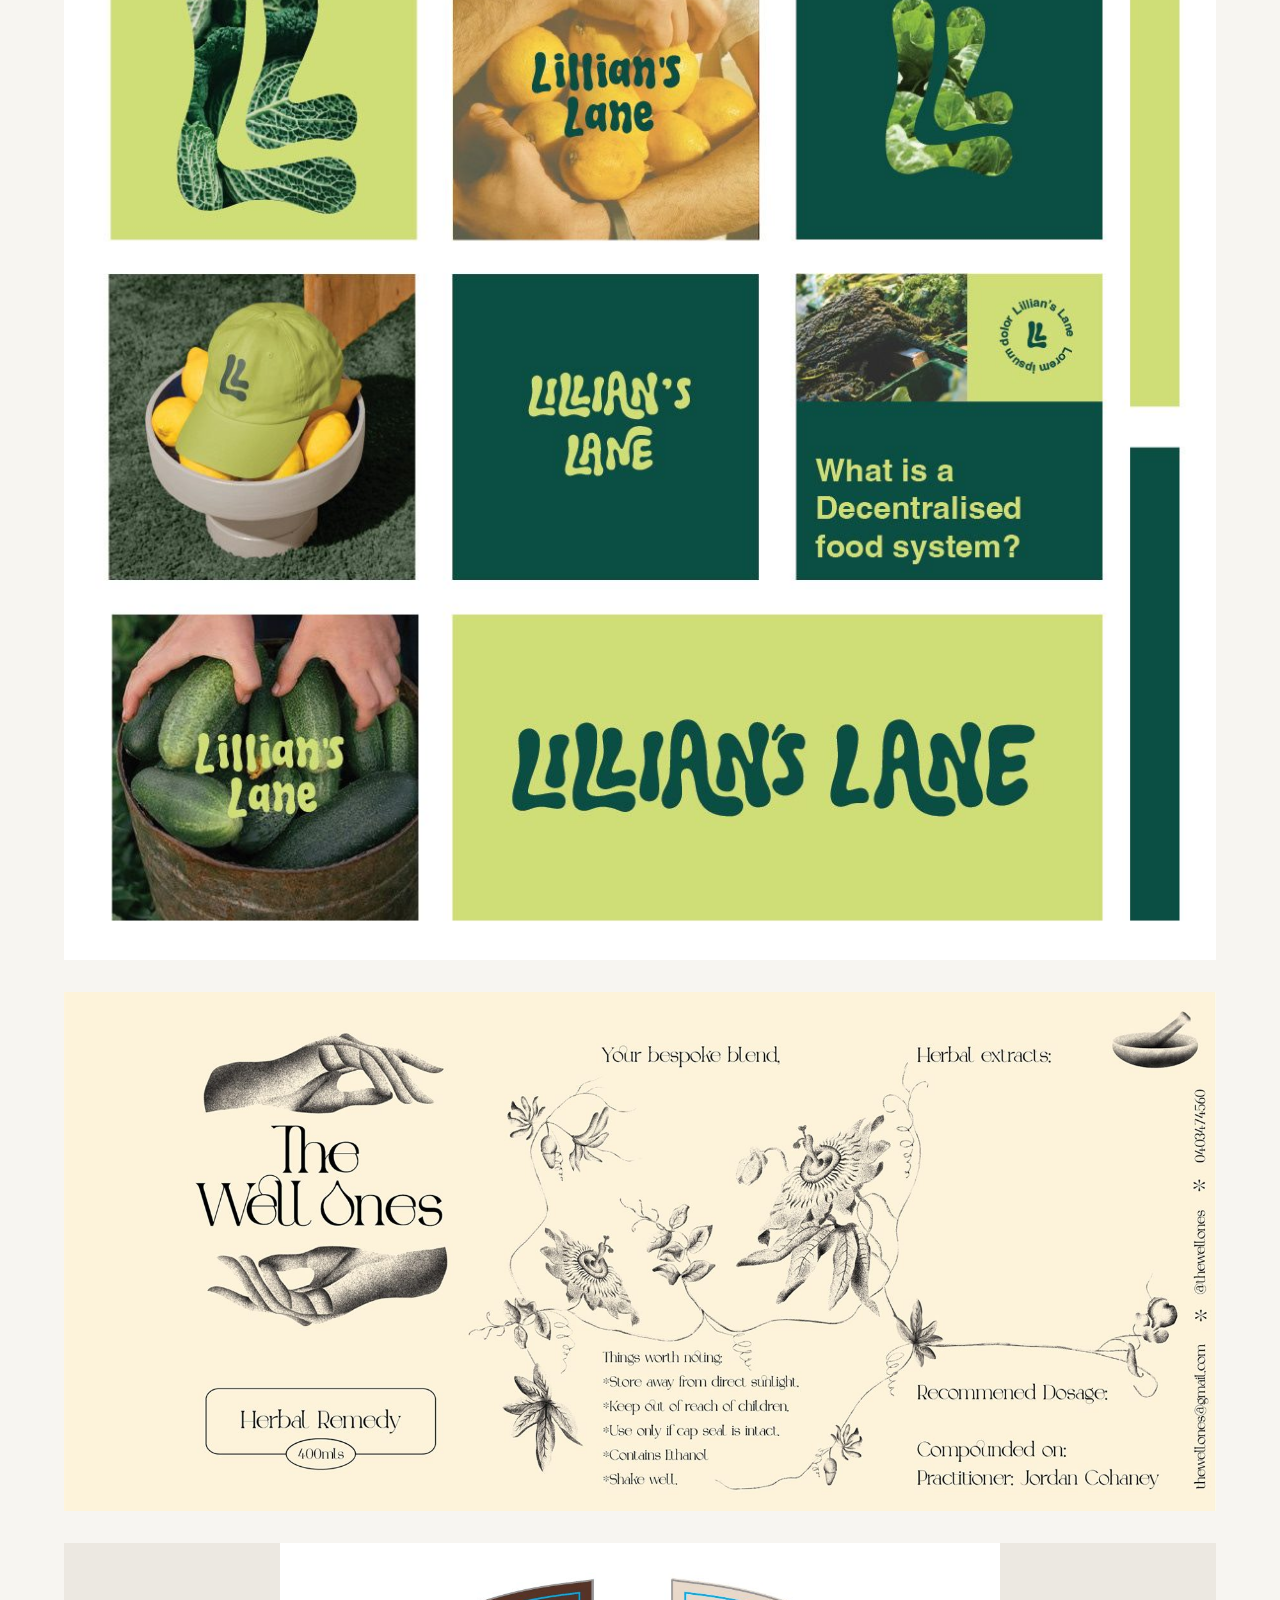
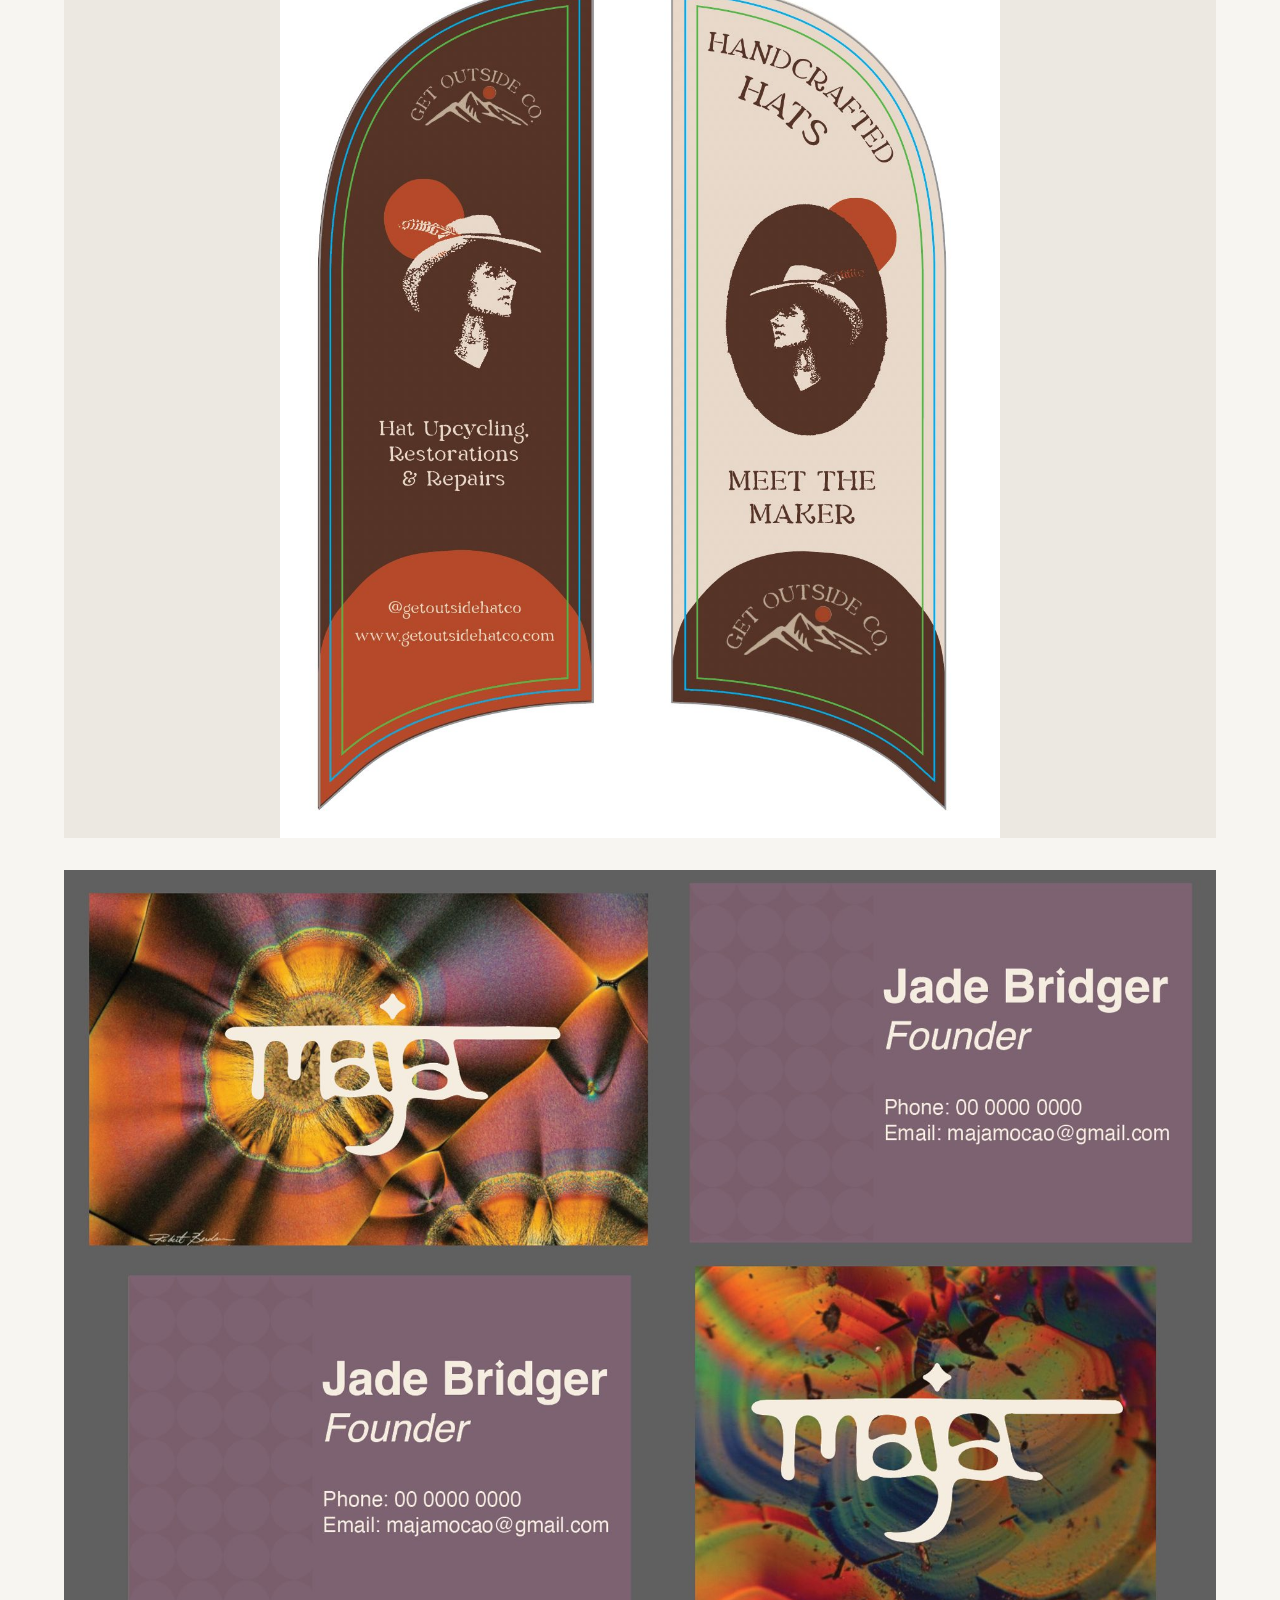
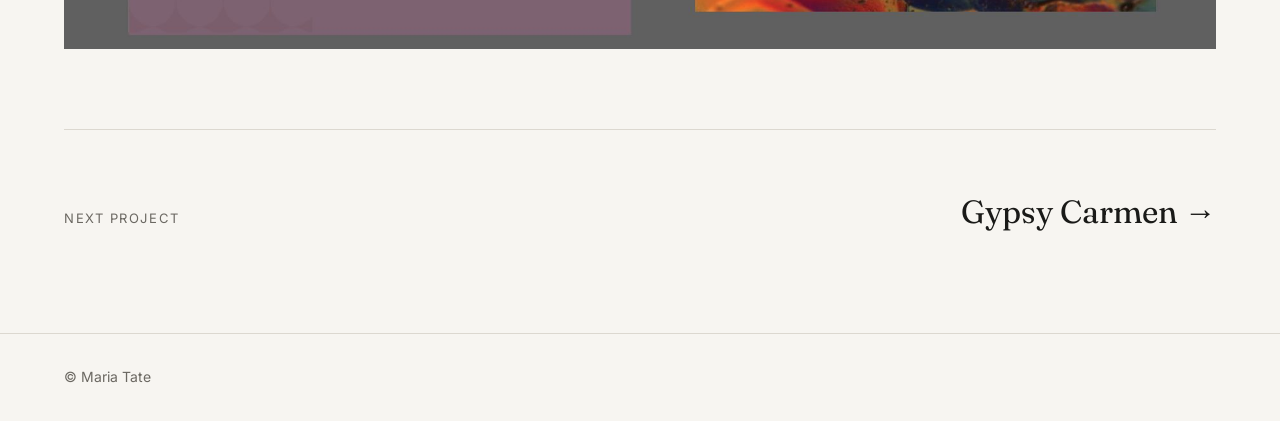
==== commit e7a057de: "Add files via upload" ====
--- a/work/brand-identities.html
+++ b/work/brand-identities.html
@@ -5,6 +5,11 @@
 <meta name="viewport" content="width=device-width, initial-scale=1">
 <title>Brand identities | Maria Tate</title>
 <meta name="description" content="Brand systems other people can actually use.">
+<meta property="og:title" content="Brand identities | Maria Tate">
+<meta property="og:description" content="Brand systems other people can actually use.">
+<meta property="og:image" content="https://mariatate.com/images/brand/social-preview.jpg">
+<meta property="og:type" content="website">
+<meta name="twitter:card" content="summary_large_image">
 <link rel="preconnect" href="https://fonts.googleapis.com"><link rel="preconnect" href="https://fonts.gstatic.com" crossorigin>
 <link href="https://fonts.googleapis.com/css2?family=Fraunces:opsz,wght@9..144,400&family=Inter:wght@400;500&display=swap" rel="stylesheet">
 <link rel="stylesheet" href="../style.css">
@@ -21,7 +26,7 @@
 <figure class="tall"><img src="../images/brand-identities/04.jpg" alt="Brand identities 4" width="1200" height="5634" loading="lazy"></figure>
 <figure class=""><img src="../images/brand-identities/05.jpg" alt="Brand identities 5" width="1167" height="1080" loading="lazy"></figure>
 <figure class=""><img src="../images/brand-identities/06.jpg" alt="Brand identities 6" width="1800" height="810" loading="lazy"></figure>
-<figure class=""><img src="../images/brand-identities/07.jpg" alt="Brand identities 7" width="1168" height="1452" loading="lazy"></figure>
+<figure class="port"><img src="../images/brand-identities/07.jpg" alt="Brand identities 7" width="1168" height="1452" loading="lazy"></figure>
 <figure class=""><img src="../images/brand-identities/08.jpg" alt="Brand identities 8" width="1800" height="1218" loading="lazy"></figure></section>
 <section class="next"><span class="label">Next project</span><a href="gypsy-carmen.html">Gypsy Carmen &rarr;</a></section>
 </main>
--- a/style.css
+++ b/style.css
@@ -13,7 +13,9 @@
 nav a:hover{color:var(--ink)}
 .hero{padding-top:96px;padding-bottom:72px}
 .hero h1{font-family:'Fraunces',Georgia,serif;font-weight:400;font-size:clamp(34px,5.4vw,64px);line-height:1.08;letter-spacing:-.02em;max-width:17ch}
-.hero p{margin-top:24px;color:var(--muted);font-size:18px}
+.hero .title{margin-top:14px;font-size:14px;letter-spacing:.14em;text-transform:uppercase;color:var(--muted)}
+.hero .line{margin-top:36px;font-family:'Fraunces',Georgia,serif;font-size:clamp(24px,2.6vw,34px);line-height:1.25;max-width:20ch}
+.mail{font-size:20px;text-decoration:none;border-bottom:1px solid var(--ink)}
 .label{font-size:13px;letter-spacing:.12em;text-transform:uppercase;color:var(--muted);margin-bottom:24px}
 .grid{display:grid;grid-template-columns:repeat(2,1fr);gap:56px 32px;padding-bottom:96px}
 .card{text-decoration:none;display:block}
@@ -26,6 +28,14 @@
 .two{display:grid;grid-template-columns:1fr 2fr;gap:48px}
 .two h2{font-family:'Fraunces',Georgia,serif;font-weight:400;font-size:36px}
 .two p+p{margin-top:16px}
+.hero{display:grid;grid-template-columns:1.25fr 1fr;gap:56px;align-items:center}
+.heroimg{width:100%;max-height:640px;object-fit:cover}
+.contactimg{width:100%;margin-top:56px}
+.band{margin-bottom:0}
+.band img{width:100%;height:clamp(240px,40vw,520px);object-fit:cover}
+.side{width:100%;max-width:340px}
+#about h2{margin-bottom:20px}
+#about p{font-size:22px;line-height:1.45;max-width:34ch}
 .btn{display:inline-block;margin-top:24px;padding:14px 22px;border:1px solid var(--ink);text-decoration:none;font-size:15px}
 .btn:hover{background:var(--ink);color:var(--bg)}
 footer{border-top:1px solid var(--line);padding:32px 0;color:var(--muted);font-size:14px}
@@ -45,6 +55,7 @@
 .gallery figure{background:#ece8e1}
 .gallery img{margin:0 auto}
 .gallery .tall img{max-width:640px;width:100%}
+.gallery .port img{max-width:720px;width:100%}
 .next{border-top:1px solid var(--line);padding:56px 0 80px;display:flex;justify-content:space-between;align-items:baseline;gap:24px}
 .next a{font-family:'Fraunces',Georgia,serif;font-size:32px;text-decoration:none}
 .next a:hover{color:var(--accent)}
@@ -58,5 +69,7 @@
   section.block{padding:56px 0}
   .phead{padding:48px 0 32px}
   .gallery{gap:16px}
+  .hero{grid-template-columns:1fr;gap:32px}
+  .side{max-width:100%}
   .next a{font-size:24px}
 }
